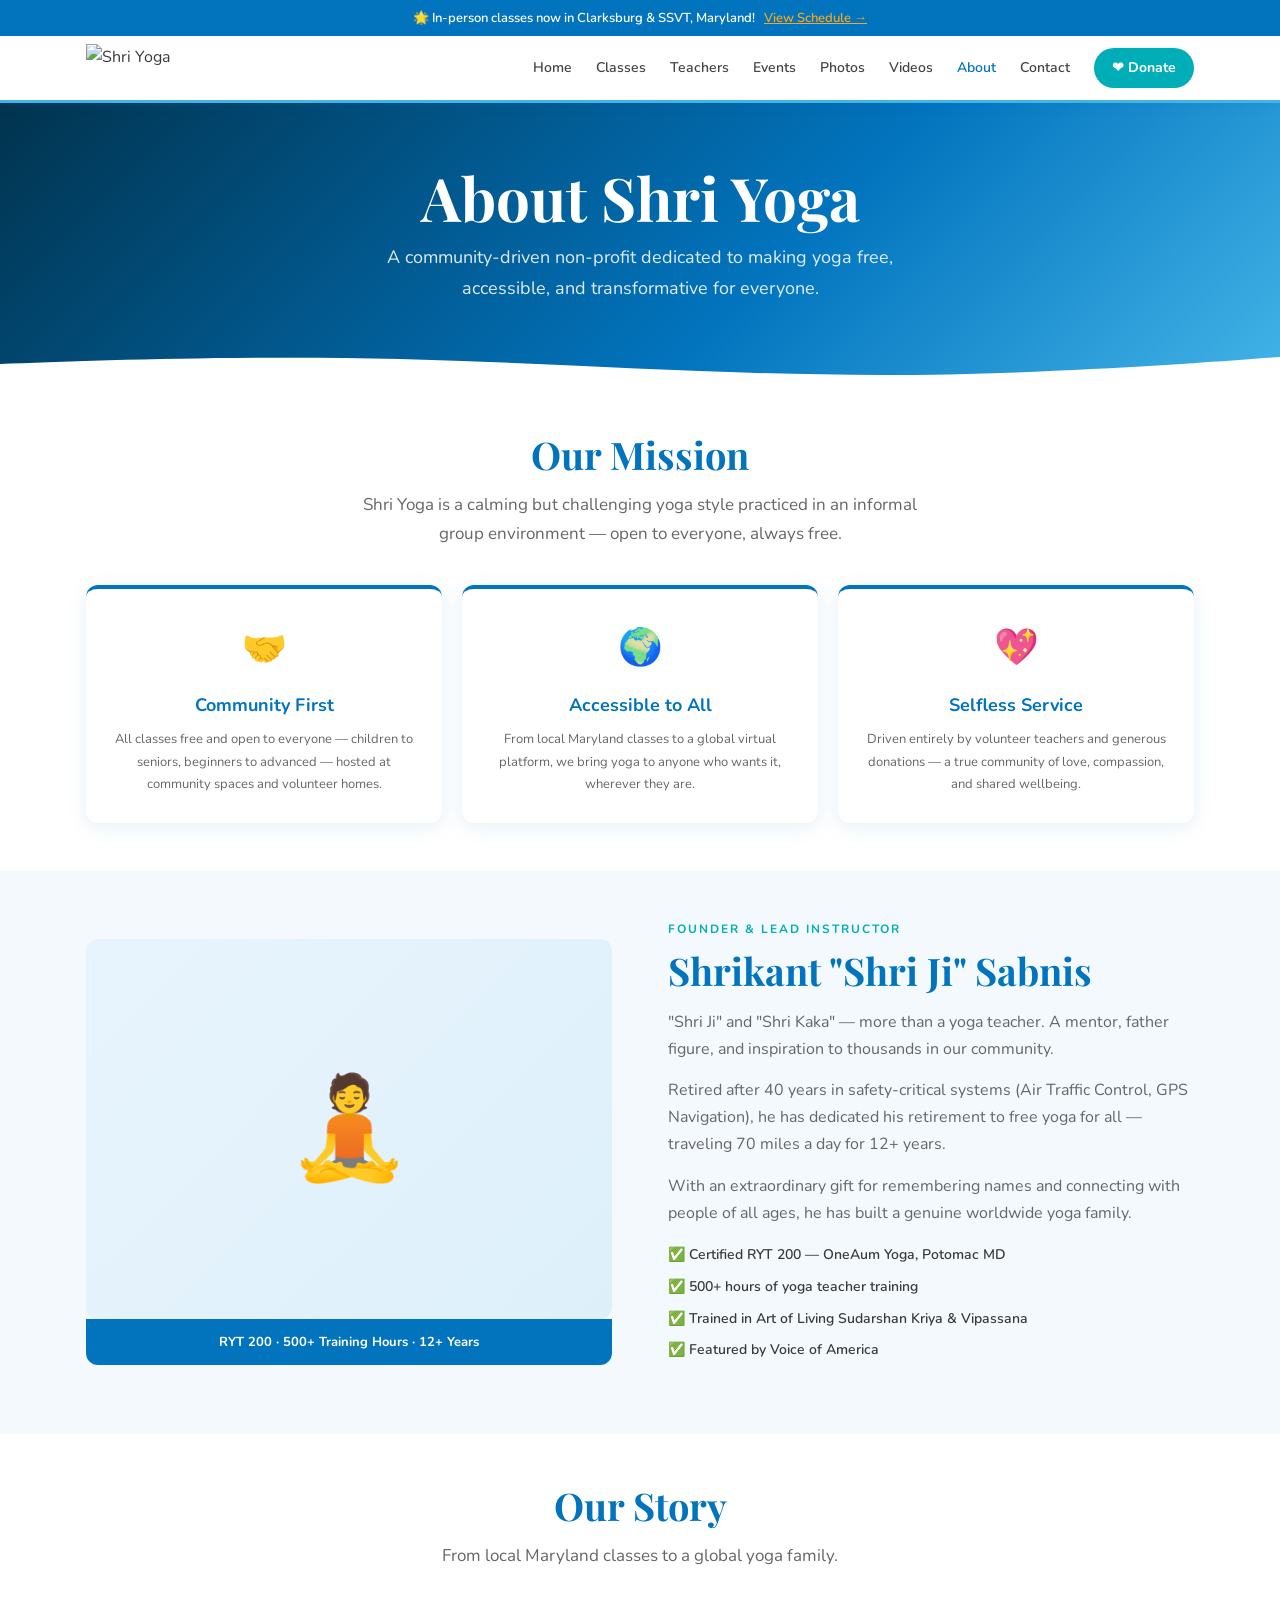
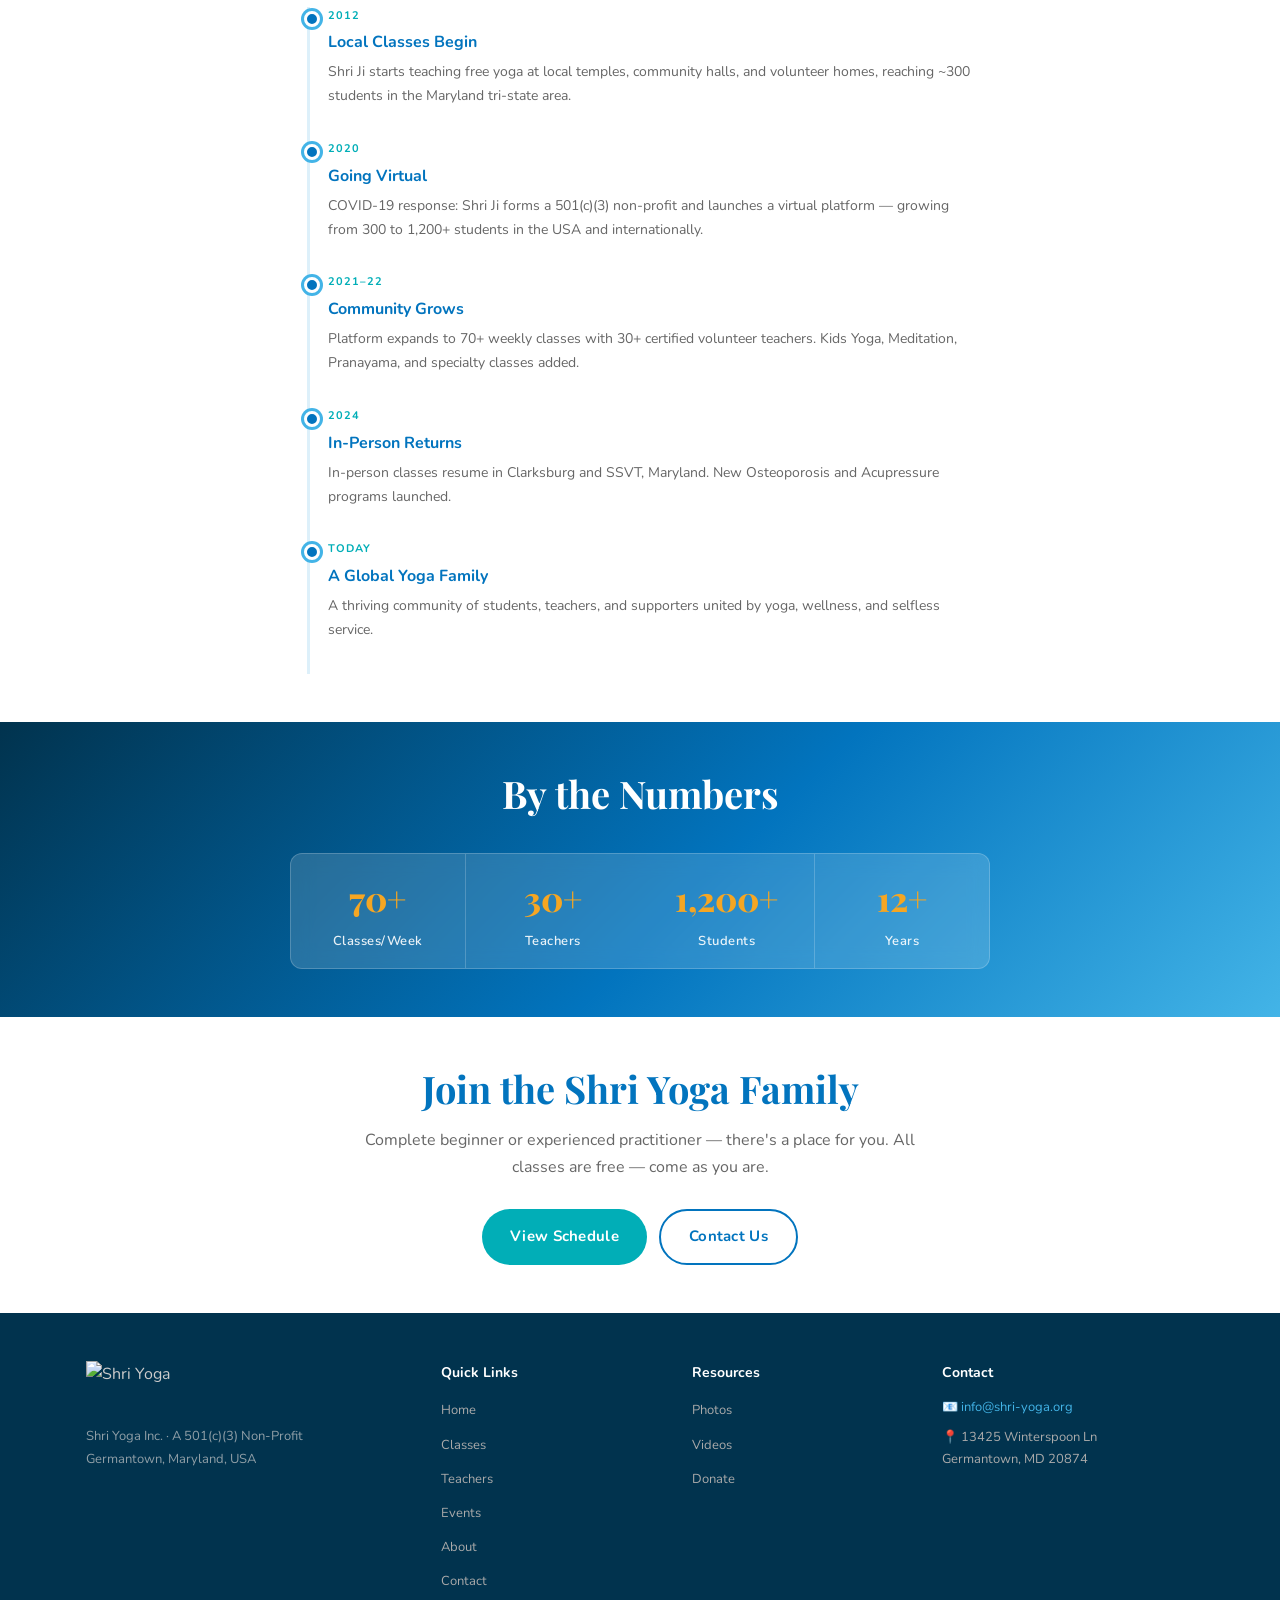
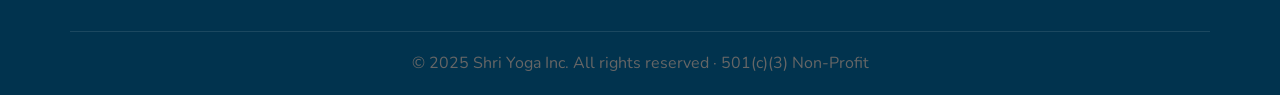
==== about.html @ 31e876ac "Add files via upload" ====
<!DOCTYPE html>
<html lang="en">
<head>
<meta charset="UTF-8">
<meta name="viewport" content="width=device-width, initial-scale=1.0, maximum-scale=5.0">
<meta name="theme-color" content="#0274be">
<title>About · Shri Yoga</title>
<link rel="stylesheet" href="styles.css">
<link href="https://fonts.googleapis.com/css2?family=Nunito:wght@400;600;700;800&family=Playfair+Display:wght@400;700&display=swap" rel="stylesheet">

</head>
<body>
<div class="announcement-bar">
  🌟 In-person classes now in Clarksburg &amp; SSVT, Maryland! <a href="classes.html">View Schedule →</a>
</div>
<nav class="navbar" id="navbar">
  <div class="nav-inner">
    <a href="index.html" class="logo"><img src="https://shri-yoga.org/wp-content/uploads/2020/08/ShriYoga-Logo.webp" alt="Shri Yoga"></a>
    <button class="hamburger" id="menuBtn" onclick="toggleMenu()" aria-label="Menu">
      <span></span><span></span><span></span>
    </button>
    <ul class="nav-links" id="navLinks">
      <button class="nav-close" onclick="toggleMenu()">✕</button>
      <li><a href="index.html" onclick="closeMenu()">Home</a></li><li><a href="classes.html" onclick="closeMenu()">Classes</a></li><li><a href="teachers.html" onclick="closeMenu()">Teachers</a></li><li><a href="events.html" onclick="closeMenu()">Events</a></li><li><a href="photos.html" onclick="closeMenu()">Photos</a></li><li><a href="videos.html" onclick="closeMenu()">Videos</a></li><li><a href="about.html" onclick="closeMenu()" class="active">About</a></li><li><a href="contact.html" onclick="closeMenu()">Contact</a></li>
      <li class="nav-donate-li"><a href="index.html#donate" class="nav-donate-btn" onclick="closeMenu()">❤ Donate</a></li>
    </ul>
    <div class="nav-overlay" id="navOverlay" onclick="closeMenu()"></div>
  </div>
</nav>
<div class="page-hero"><h1>About Shri Yoga</h1><p>A community-driven non-profit dedicated to making yoga free, accessible, and transformative for everyone.</p></div>
<section class="section"><div class="container">
  <div class="section-header"><h2>Our Mission</h2><p>Shri Yoga is a calming but challenging yoga style practiced in an informal group environment — open to everyone, always free.</p></div>
  <div class="mission-grid">
    <div class="mission-card"><div class="mission-icon">🤝</div><h3>Community First</h3><p>All classes free and open to everyone — children to seniors, beginners to advanced — hosted at community spaces and volunteer homes.</p></div>
    <div class="mission-card"><div class="mission-icon">🌍</div><h3>Accessible to All</h3><p>From local Maryland classes to a global virtual platform, we bring yoga to anyone who wants it, wherever they are.</p></div>
    <div class="mission-card"><div class="mission-icon">💖</div><h3>Selfless Service</h3><p>Driven entirely by volunteer teachers and generous donations — a true community of love, compassion, and shared wellbeing.</p></div>
  </div>
</div></section>
<section class="section bg-light"><div class="container">
  <div class="about-split">
    <div class="about-image">
      <div class="about-image-placeholder">🧘</div>
      <div class="about-badge">RYT 200 · 500+ Training Hours · 12+ Years</div>
    </div>
    <div class="about-text">
      <span class="eyebrow">Founder &amp; Lead Instructor</span>
      <h2>Shrikant "Shri Ji" Sabnis</h2>
      <p>"Shri Ji" and "Shri Kaka" — more than a yoga teacher. A mentor, father figure, and inspiration to thousands in our community.</p>
      <p>Retired after 40 years in safety-critical systems (Air Traffic Control, GPS Navigation), he has dedicated his retirement to free yoga for all — traveling 70 miles a day for 12+ years.</p>
      <p>With an extraordinary gift for remembering names and connecting with people of all ages, he has built a genuine worldwide yoga family.</p>
      <ul class="about-highlights">
        <li>✅ Certified RYT 200 — OneAum Yoga, Potomac MD</li>
        <li>✅ 500+ hours of yoga teacher training</li>
        <li>✅ Trained in Art of Living Sudarshan Kriya &amp; Vipassana</li>
        <li>✅ Featured by Voice of America</li>
      </ul>
    </div>
  </div>
</div></section>
<section class="section"><div class="container">
  <div class="section-header"><h2>Our Story</h2><p>From local Maryland classes to a global yoga family.</p></div>
  <div style="max-width:680px;margin:0 auto;">
    <div class="timeline">
      <div class="timeline-item"><div class="timeline-dot"></div><div class="timeline-year">2012</div><h4>Local Classes Begin</h4><p>Shri Ji starts teaching free yoga at local temples, community halls, and volunteer homes, reaching ~300 students in the Maryland tri-state area.</p></div>
      <div class="timeline-item"><div class="timeline-dot"></div><div class="timeline-year">2020</div><h4>Going Virtual</h4><p>COVID-19 response: Shri Ji forms a 501(c)(3) non-profit and launches a virtual platform — growing from 300 to 1,200+ students in the USA and internationally.</p></div>
      <div class="timeline-item"><div class="timeline-dot"></div><div class="timeline-year">2021–22</div><h4>Community Grows</h4><p>Platform expands to 70+ weekly classes with 30+ certified volunteer teachers. Kids Yoga, Meditation, Pranayama, and specialty classes added.</p></div>
      <div class="timeline-item"><div class="timeline-dot"></div><div class="timeline-year">2024</div><h4>In-Person Returns</h4><p>In-person classes resume in Clarksburg and SSVT, Maryland. New Osteoporosis and Acupressure programs launched.</p></div>
      <div class="timeline-item"><div class="timeline-dot"></div><div class="timeline-year">Today</div><h4>A Global Yoga Family</h4><p>A thriving community of students, teachers, and supporters united by yoga, wellness, and selfless service.</p></div>
    </div>
  </div>
</div></section>
<section class="section bg-gradient"><div class="container">
  <div class="section-header light"><h2>By the Numbers</h2></div>
  <div class="hero-stats" style="max-width:700px;margin:0 auto;">
    <div class="stat"><span class="stat-num">70+</span><span class="stat-label">Classes/Week</span></div>
    <div class="stat"><span class="stat-num">30+</span><span class="stat-label">Teachers</span></div>
    <div class="stat"><span class="stat-num">1,200+</span><span class="stat-label">Students</span></div>
    <div class="stat"><span class="stat-num">12+</span><span class="stat-label">Years</span></div>
  </div>
</div></section>
<section class="section"><div class="container text-center" style="max-width:620px;margin:0 auto;">
  <h2>Join the Shri Yoga Family</h2>
  <p style="color:var(--text-light);margin:14px 0 28px;">Complete beginner or experienced practitioner — there's a place for you. All classes are free — come as you are.</p>
  <div style="display:flex;gap:12px;justify-content:center;flex-wrap:wrap;">
    <a href="classes.html" class="btn btn-primary">View Schedule</a>
    <a href="contact.html" class="btn btn-outline-blue">Contact Us</a>
  </div>
</div></section>

<footer class="footer">
  <div class="container footer-grid">
    <div class="footer-brand">
      <img src="https://shri-yoga.org/wp-content/uploads/2020/08/ShriYoga-Logo.webp" alt="Shri Yoga">
      <p>Shri Yoga Inc. · A 501(c)(3) Non-Profit<br>Germantown, Maryland, USA</p>
    </div>
    <div class="footer-links">
      <h4>Quick Links</h4>
      <ul>
        <li><a href="index.html">Home</a></li>
        <li><a href="classes.html">Classes</a></li>
        <li><a href="teachers.html">Teachers</a></li>
        <li><a href="events.html">Events</a></li>
        <li><a href="about.html">About</a></li>
        <li><a href="contact.html">Contact</a></li>
      </ul>
    </div>
    <div class="footer-links">
      <h4>Resources</h4>
      <ul>
        <li><a href="photos.html">Photos</a></li>
        <li><a href="videos.html">Videos</a></li>
        <li><a href="index.html#donate">Donate</a></li>
      </ul>
    </div>
    <div class="footer-contact">
      <h4>Contact</h4>
      <p>📧 <a href="mailto:info@shri-yoga.org">info@shri-yoga.org</a></p>
      <p>📍 13425 Winterspoon Ln<br>Germantown, MD 20874</p>
    </div>
  </div>
  <div class="footer-bottom">
    <p>© 2025 Shri Yoga Inc. All rights reserved · 501(c)(3) Non-Profit</p>
  </div>
</footer>
<script>
function toggleMenu() {
  const links = document.getElementById('navLinks');
  const overlay = document.getElementById('navOverlay');
  const btn = document.getElementById('menuBtn');
  const open = links.classList.toggle('open');
  overlay.classList.toggle('open', open);
  btn.classList.toggle('active', open);
  document.body.classList.toggle('menu-open', open);
}
function closeMenu() {
  document.getElementById('navLinks').classList.remove('open');
  document.getElementById('navOverlay').classList.remove('open');
  document.getElementById('menuBtn').classList.remove('active');
  document.body.classList.remove('menu-open');
}
</script></body></html>
---- styles.css ----
/* ===========================================
   SHRI YOGA - MOBILE-FIRST RESPONSIVE CSS
   Colors: Primary #0274be | Cyan #01aeb7 | Sky #43b4e7
   =========================================== */

/* --- Reset --- */
*,*::before,*::after{box-sizing:border-box;margin:0;padding:0}
html{scroll-behavior:smooth;-webkit-text-size-adjust:100%}
body{font-family:'Nunito',sans-serif;color:#3a3a3a;background:#fff;line-height:1.7;overflow-x:hidden}
img{max-width:100%;height:auto;display:block}
a{text-decoration:none;color:inherit}
ul{list-style:none}
button{cursor:pointer}

/* --- CSS Variables --- */
:root{
  --primary:#0274be;
  --primary-dark:#01568a;
  --primary-xdark:#01334e;
  --primary-light:#e8f4fd;
  --cyan:#01aeb7;
  --cyan-dark:#018a92;
  --cyan-light:#e0f7f8;
  --sky:#43b4e7;
  --sky-light:#ddf0fa;
  --orange:#f5a623;
  --green:#5baa4a;
  --text:#3a3a3a;
  --text-light:#666;
  --bg-light:#f4f9fd;
  --white:#fff;
  --radius:12px;
  --radius-sm:8px;
  --shadow:0 4px 20px rgba(2,116,190,0.10);
  --shadow-md:0 8px 32px rgba(2,116,190,0.15);
  --nav-h:64px;
}

/* --- Utilities --- */
.container{width:100%;max-width:1140px;margin:0 auto;padding:0 16px}
.section{padding:48px 0}
.bg-light{background:var(--bg-light)}
.bg-gradient{background:linear-gradient(135deg,var(--primary-xdark) 0%,var(--primary) 55%,var(--sky) 100%);color:#fff}
.text-center{text-align:center}
.center-btn{text-align:center;margin-top:32px}
.eyebrow{font-size:12px;font-weight:700;letter-spacing:2px;text-transform:uppercase;color:var(--cyan);margin-bottom:8px;display:block}

/* --- Typography (fluid) --- */
h1{font-family:'Playfair Display',serif;font-size:clamp(28px,7vw,60px);line-height:1.15}
h2{font-family:'Playfair Display',serif;font-size:clamp(22px,5vw,38px);color:var(--primary);line-height:1.25}
h3{font-size:clamp(18px,4vw,24px);font-weight:700}
h4{font-size:clamp(15px,3.5vw,20px);font-weight:700}
p{font-size:clamp(14px,2.5vw,16px)}

/* --- Buttons --- */
.btn{display:inline-flex;align-items:center;justify-content:center;padding:13px 28px;border-radius:50px;font-weight:700;font-size:15px;letter-spacing:0.3px;transition:all .3s;border:none;min-height:48px;white-space:nowrap}
.btn-primary{background:var(--cyan);color:#fff}
.btn-primary:hover{background:var(--cyan-dark);transform:translateY(-2px);box-shadow:0 6px 20px rgba(1,174,183,.35)}
.btn-blue{background:var(--primary);color:#fff}
.btn-blue:hover{background:var(--primary-dark);transform:translateY(-2px);box-shadow:0 6px 20px rgba(2,116,190,.35)}
.btn-outline{background:transparent;color:#fff;border:2px solid #fff}
.btn-outline:hover{background:#fff;color:var(--primary)}
.btn-outline-blue{background:transparent;color:var(--primary);border:2px solid var(--primary)}
.btn-outline-blue:hover{background:var(--primary);color:#fff}
.btn-sm{padding:10px 20px;font-size:13px;min-height:40px}
.btn-block{width:100%;display:flex}

/* --- Section Header --- */
.section-header{text-align:center;margin-bottom:36px}
.section-header h2{margin-bottom:12px}
.section-header p{color:var(--text-light);max-width:580px;margin:0 auto;font-size:clamp(14px,2.5vw,17px)}
.section-header.light h2{color:#fff}
.section-header.light p{color:rgba(255,255,255,.85)}

/* =====================
   ANNOUNCEMENT BAR
   ===================== */
.announcement-bar{background:var(--primary);color:#fff;text-align:center;padding:9px 16px;font-size:13px;font-weight:600;line-height:1.4}
.announcement-bar a{color:var(--orange);text-decoration:underline;margin-left:6px}

/* =====================
   NAVBAR - MOBILE FIRST
   ===================== */
.navbar{position:sticky;top:0;z-index:1000;background:#fff;box-shadow:0 2px 12px rgba(2,116,190,.12);border-bottom:3px solid var(--sky)}
.nav-inner{display:flex;align-items:center;justify-content:space-between;height:var(--nav-h);padding:0 16px;max-width:1140px;margin:0 auto}
.logo img{height:48px;width:auto}

/* Hamburger button */
.hamburger{display:flex;flex-direction:column;justify-content:space-between;width:32px;height:22px;background:none;border:none;padding:0;z-index:1100}
.hamburger span{display:block;height:3px;width:100%;background:var(--primary);border-radius:3px;transition:all .3s}
.hamburger.active span:nth-child(1){transform:translateY(9.5px) rotate(45deg)}
.hamburger.active span:nth-child(2){opacity:0;transform:scaleX(0)}
.hamburger.active span:nth-child(3){transform:translateY(-9.5px) rotate(-45deg)}

/* Nav overlay */
.nav-overlay{display:none;position:fixed;inset:0;background:rgba(0,0,0,.5);z-index:998;backdrop-filter:blur(2px)}
.nav-overlay.open{display:block}

/* Nav links - mobile drawer */
.nav-links{position:fixed;top:0;right:-100%;width:min(280px,80vw);height:100vh;background:#fff;z-index:999;flex-direction:column;padding:80px 24px 40px;gap:0;transition:right .3s cubic-bezier(.4,0,.2,1);overflow-y:auto;box-shadow:-4px 0 20px rgba(0,0,0,.12)}
.nav-links.open{right:0}
.nav-close{position:absolute;top:20px;right:20px;background:none;border:none;font-size:24px;color:var(--text);cursor:pointer;padding:4px;line-height:1}
.nav-links li{border-bottom:1px solid #f0f0f0}
.nav-links a{display:block;padding:14px 4px;font-size:16px;font-weight:600;color:#444;transition:color .2s}
.nav-links a:hover,.nav-links a.active{color:var(--primary)}
.nav-donate-li{border-bottom:none!important;margin-top:20px}
.nav-donate-btn{background:var(--cyan)!important;color:#fff!important;border-radius:50px;padding:13px 20px!important;text-align:center;font-weight:700!important;display:block}

body.menu-open{overflow:hidden}

/* Desktop nav */
@media(min-width:900px){
  .hamburger{display:none}
  .nav-overlay{display:none!important}
  .nav-close{display:none}
  .nav-links{position:static;width:auto;height:auto;background:none;flex-direction:row;padding:0;gap:24px;transition:none;overflow:visible;box-shadow:none;align-items:center;display:flex}
  .nav-links li{border:none}
  .nav-links a{padding:6px 0;font-size:14px}
  .nav-donate-li{margin-top:0}
  .nav-donate-btn{padding:8px 18px!important;font-size:14px!important}
}

/* =====================
   HERO
   ===================== */
.hero{position:relative;background:linear-gradient(135deg,var(--primary-xdark) 0%,var(--primary) 50%,var(--sky) 100%);min-height:90vh;display:flex;flex-direction:column;align-items:center;justify-content:center;text-align:center;color:#fff;overflow:hidden;padding:60px 16px 80px}
.hero::after{content:'';position:absolute;bottom:0;left:0;right:0;height:60px;background:url("data:image/svg+xml,%3Csvg xmlns='http://www.w3.org/2000/svg' viewBox='0 0 1440 60'%3E%3Cpath fill='%23ffffff' d='M0,40L80,36C160,32,320,24,480,28C640,32,800,48,960,48C1120,48,1280,32,1360,24L1440,16L1440,60L0,60Z'/%3E%3C/svg%3E") bottom/cover no-repeat}
.hero-content{position:relative;z-index:1;max-width:720px;width:100%}
.hero-eyebrow{font-size:12px;font-weight:700;letter-spacing:3px;text-transform:uppercase;opacity:.85;margin-bottom:12px;color:var(--orange)}
.hero h1{margin-bottom:16px}
.hero-sub{font-size:clamp(14px,3vw,18px);opacity:.9;margin-bottom:28px}
.hero-buttons{display:flex;gap:12px;justify-content:center;flex-wrap:wrap}
.hero-stats{position:relative;z-index:1;display:grid;grid-template-columns:1fr 1fr;gap:0;background:rgba(255,255,255,.15);backdrop-filter:blur(10px);border-radius:var(--radius);margin-top:40px;overflow:hidden;border:1px solid rgba(255,255,255,.2);width:100%;max-width:480px}
.stat{padding:16px 12px;text-align:center;border-right:1px solid rgba(255,255,255,.2);border-bottom:1px solid rgba(255,255,255,.2);display:flex;flex-direction:column;gap:2px}
.stat:nth-child(2n){border-right:none}
.stat:nth-child(3),.stat:nth-child(4){border-bottom:none}
.stat-num{font-size:clamp(24px,6vw,34px);font-weight:800;font-family:'Playfair Display',serif;color:var(--orange)}
.stat-label{font-size:11px;opacity:.9;font-weight:600;letter-spacing:.5px}
@media(min-width:768px){
  .hero{min-height:88vh}
  .hero-stats{grid-template-columns:repeat(4,1fr);max-width:800px}
  .stat{border-right:1px solid rgba(255,255,255,.2);border-bottom:none}
  .stat:last-child{border-right:none}
  .stat-label{font-size:13px}
}

/* =====================
   CARDS GRID
   ===================== */
.card-grid{display:grid;grid-template-columns:1fr;gap:20px}
@media(min-width:500px){.card-grid{grid-template-columns:1fr 1fr}}
@media(min-width:900px){.card-grid{grid-template-columns:repeat(3,1fr)}}
.card{background:#fff;border-radius:var(--radius);padding:24px 20px;box-shadow:var(--shadow);transition:transform .3s,box-shadow .3s;border-top:4px solid var(--cyan)}
.card:hover{transform:translateY(-5px);box-shadow:var(--shadow-md)}
.card-icon{font-size:32px;margin-bottom:12px}
.card h3{font-size:18px;font-weight:700;margin-bottom:8px;color:var(--primary)}
.card p{font-size:14px;color:var(--text-light);margin-bottom:14px}
.card-link{color:var(--cyan);font-weight:700;font-size:13px}

/* =====================
   EVENTS LIST
   ===================== */
.events-list{display:flex;flex-direction:column;gap:16px}
.event-card{background:#fff;border-radius:var(--radius);padding:20px;box-shadow:var(--shadow);display:flex;gap:16px;align-items:flex-start;border-left:4px solid var(--primary)}
.event-date{min-width:58px;text-align:center;background:var(--primary);color:#fff;border-radius:10px;padding:10px 8px;display:flex;flex-direction:column;flex-shrink:0}
.event-month{font-size:10px;font-weight:700;letter-spacing:2px;text-transform:uppercase}
.event-day{font-size:28px;font-weight:800;line-height:1}
.event-info{flex:1;min-width:0}
.event-info h4{font-size:15px;font-weight:700;margin-bottom:4px;color:var(--primary)}
.event-info p{font-size:13px;color:var(--text-light);margin-bottom:8px;line-height:1.5}
.event-tag{display:inline-block;background:var(--sky-light);color:var(--primary);font-size:11px;font-weight:700;padding:3px 10px;border-radius:50px}
.event-card .btn-sm{flex-shrink:0;align-self:center}
@media(min-width:640px){
  .event-date{min-width:68px;padding:12px}
  .event-day{font-size:32px}
  .event-info h4{font-size:17px}
}

/* =====================
   ABOUT SPLIT
   ===================== */
.about-split{display:grid;grid-template-columns:1fr;gap:40px;align-items:center}
@media(min-width:768px){.about-split{grid-template-columns:1fr 1fr;gap:56px}}
.about-image{position:relative}
.about-image-placeholder{width:100%;min-height:280px;background:linear-gradient(135deg,var(--primary-light),var(--sky-light));border-radius:var(--radius);display:flex;align-items:center;justify-content:center;font-size:80px}
@media(min-width:768px){.about-image-placeholder{min-height:380px;font-size:100px}}
.about-badge{background:var(--primary);color:#fff;text-align:center;padding:12px 16px;border-radius:0 0 var(--radius) var(--radius);font-weight:700;font-size:13px;width:100%}
.about-text h2{margin-bottom:14px}
.about-text p{color:var(--text-light);margin-bottom:14px}
.about-highlights{margin:16px 0 24px;display:flex;flex-direction:column;gap:8px}
.about-highlights li{font-size:14px;font-weight:600}

/* =====================
   TESTIMONIALS
   ===================== */
.testimonial-grid{display:grid;grid-template-columns:1fr;gap:20px}
@media(min-width:768px){.testimonial-grid{grid-template-columns:repeat(3,1fr)}}
.testimonial-card{background:rgba(255,255,255,.15);border-radius:var(--radius);padding:24px;border:1px solid rgba(255,255,255,.25)}
.testimonial-card p{font-size:15px;font-style:italic;opacity:.95;margin-bottom:14px;line-height:1.6}
.testimonial-author{font-weight:700;font-size:13px;opacity:.85;color:var(--orange)}

/* =====================
   DONATE
   ===================== */
.donate-inner{display:grid;grid-template-columns:1fr;gap:40px}
@media(min-width:768px){.donate-inner{grid-template-columns:1.3fr 0.7fr;gap:56px;align-items:start}}
.donate-text h2{margin:12px 0}
.donate-text p{color:var(--text-light);margin-bottom:24px}
.donate-methods{display:flex;flex-direction:column;gap:14px}
.donate-method{background:var(--primary-light);border-radius:var(--radius-sm);border-left:4px solid var(--primary);padding:14px 16px;font-size:14px;line-height:1.6}
.donate-card{background:linear-gradient(135deg,var(--primary-dark),var(--primary));color:#fff;border-radius:var(--radius);padding:32px 24px;text-align:center;border:3px solid var(--sky)}
@media(min-width:768px){.donate-card{position:sticky;top:calc(var(--nav-h) + 20px)}}
.donate-card h3{margin-bottom:12px}
.donate-card p{opacity:.9;margin-bottom:20px;line-height:1.6;font-size:14px}
.donate-note{font-size:12px;opacity:.75;margin-top:12px;color:var(--orange)}

/* =====================
   NEWSLETTER
   ===================== */
.newsletter-inner{display:flex;flex-direction:column;gap:20px}
@media(min-width:768px){.newsletter-inner{flex-direction:row;align-items:center;justify-content:space-between;gap:40px}}
.newsletter-inner h3{margin-bottom:6px;color:var(--primary)}
.newsletter-inner p{color:var(--text-light);font-size:14px}
.newsletter-form{display:flex;flex-direction:column;gap:10px;width:100%}
@media(min-width:768px){.newsletter-form{flex-direction:row;min-width:380px;width:auto}}
.newsletter-form input{flex:1;padding:12px 18px;border:2px solid #cde5f7;border-radius:50px;font-size:15px;font-family:inherit;outline:none;transition:border .2s;width:100%}
.newsletter-form input:focus{border-color:var(--primary)}
.newsletter-form .btn{width:100%}
@media(min-width:768px){.newsletter-form .btn{width:auto}}

/* =====================
   FOOTER
   ===================== */
.footer{background:var(--primary-xdark);color:#ccc;padding:48px 0 0}
.footer-grid{display:grid;grid-template-columns:1fr 1fr;gap:32px 20px;padding-bottom:36px;border-bottom:1px solid rgba(255,255,255,.1)}
@media(min-width:768px){.footer-grid{grid-template-columns:1.5fr 1fr 1fr 1.2fr;gap:40px}}
.footer-brand img{height:52px;margin-bottom:12px}
.footer-brand p{font-size:13px;line-height:1.8;opacity:.7}
.footer-links h4,.footer-contact h4{font-size:14px;font-weight:700;color:#fff;margin-bottom:12px}
.footer-links ul{display:flex;flex-direction:column;gap:7px}
.footer-links a{font-size:13px;color:#aaa;transition:color .2s}
.footer-links a:hover{color:var(--sky)}
.footer-contact p{font-size:13px;margin-bottom:7px;color:#aaa}
.footer-contact a{color:var(--sky)}
.footer-bottom{padding:18px 16px;text-align:center;font-size:12px;color:#666}

/* =====================
   PAGE HERO
   ===================== */
.page-hero{background:linear-gradient(135deg,var(--primary-xdark) 0%,var(--primary) 60%,var(--sky) 100%);color:#fff;text-align:center;padding:60px 16px 80px;position:relative;overflow:hidden}
.page-hero::after{content:'';position:absolute;bottom:0;left:0;right:0;height:40px;background:url("data:image/svg+xml,%3Csvg xmlns='http://www.w3.org/2000/svg' viewBox='0 0 1440 40'%3E%3Cpath fill='%23ffffff' d='M0,24L80,21C160,18,320,12,480,16C640,20,800,32,960,32C1120,32,1280,20,1360,14L1440,8L1440,40L0,40Z'/%3E%3C/svg%3E") bottom/cover no-repeat}
.page-hero h1{margin-bottom:10px}
.page-hero p{opacity:.88;max-width:560px;margin:0 auto;font-size:clamp(14px,3vw,18px)}

/* =====================
   INFO BANNER
   ===================== */
.info-banner{background:var(--primary-light);border-left:5px solid var(--primary);border-radius:var(--radius-sm);padding:16px 20px;margin-bottom:28px;font-size:14px;line-height:1.6}

/* =====================
   CLASS TYPES GRID
   ===================== */
.class-types{display:grid;grid-template-columns:1fr 1fr;gap:14px;margin-top:28px}
@media(min-width:640px){.class-types{grid-template-columns:repeat(4,1fr)}}
.class-type{background:#fff;border-radius:var(--radius-sm);padding:16px 12px;text-align:center;box-shadow:var(--shadow);border-bottom:3px solid var(--cyan)}
.class-type-icon{font-size:24px;margin-bottom:6px}
.class-type h4{font-size:13px;font-weight:700;margin-bottom:4px;color:var(--primary)}
.class-type p{font-size:12px;color:var(--text-light)}

/* =====================
   SCHEDULE TABLE
   ===================== */
.schedule-overflow{overflow-x:auto;-webkit-overflow-scrolling:touch;border-radius:var(--radius);border:1px solid #dceef8}
.schedule-overflow::-webkit-scrollbar{height:6px}
.schedule-overflow::-webkit-scrollbar-thumb{background:var(--sky);border-radius:3px}
.schedule-table{width:100%;border-collapse:collapse;font-size:12px;min-width:700px}
.schedule-table th{background:var(--primary);color:#fff;padding:10px 8px;text-align:center;white-space:nowrap;font-size:12px}
.schedule-table td{padding:7px 6px;text-align:center;border:1px solid #dceef8;vertical-align:top}
.schedule-table tr:nth-child(even) td{background:var(--bg-light)}
.class-pill{display:inline-block;background:var(--sky-light);color:var(--primary-dark);font-size:10px;font-weight:700;padding:2px 7px;border-radius:50px;margin:2px;white-space:nowrap;line-height:1.4}
.class-pill.cancelled{background:#ffebee;color:#c62828;text-decoration:line-through}

/* =====================
   TEACHERS GRID
   ===================== */
.teachers-grid{display:grid;grid-template-columns:1fr;gap:24px}
@media(min-width:500px){.teachers-grid{grid-template-columns:1fr 1fr}}
@media(min-width:900px){.teachers-grid{grid-template-columns:repeat(3,1fr)}}
.teacher-card{background:#fff;border-radius:var(--radius);box-shadow:var(--shadow);overflow:hidden;transition:transform .3s,box-shadow .3s;border-top:4px solid var(--primary)}
.teacher-card:hover{transform:translateY(-5px);box-shadow:var(--shadow-md)}
.teacher-photo{width:100%;height:200px;background:linear-gradient(135deg,var(--primary-light),var(--sky-light));display:flex;align-items:center;justify-content:center;font-size:60px}
.teacher-info{padding:20px}
.teacher-info h3{font-size:18px;font-weight:700;margin-bottom:4px;color:var(--primary)}
.teacher-specialty{color:var(--cyan);font-size:12px;font-weight:700;text-transform:uppercase;letter-spacing:1px;margin-bottom:10px}
.teacher-info p{font-size:13px;color:var(--text-light);line-height:1.6}
.teacher-cert{display:inline-block;background:var(--primary-light);color:var(--primary);font-size:11px;font-weight:700;padding:3px 10px;border-radius:50px;margin-top:10px}

/* =====================
   EVENTS FULL
   ===================== */
.events-full{display:flex;flex-direction:column;gap:20px}
.event-full-card{background:#fff;border-radius:var(--radius);box-shadow:var(--shadow);padding:20px;border-left:5px solid var(--primary)}
.event-full-layout{display:flex;gap:16px;align-items:flex-start;margin-bottom:14px}
.event-full-date{text-align:center;flex-shrink:0;width:60px}
.event-full-date .month{font-size:10px;font-weight:700;letter-spacing:2px;color:var(--cyan);text-transform:uppercase}
.event-full-date .day{font-size:36px;font-weight:800;line-height:1;color:var(--primary);font-family:'Playfair Display',serif}
.event-full-date .year{font-size:12px;color:#999}
.event-full-info h3{font-size:clamp(15px,3vw,20px);font-weight:700;margin-bottom:6px;color:var(--primary)}
.event-full-info p{font-size:13px;color:#666;line-height:1.5;margin-bottom:10px}
.event-meta{display:flex;gap:8px;flex-wrap:wrap;margin-bottom:14px}
.meta-tag{font-size:11px;font-weight:600;padding:4px 10px;border-radius:50px}
.tag-location{background:var(--sky-light);color:var(--primary)}
.tag-type{background:#fff8e1;color:#b45309}
.tag-free{background:#e8f5e9;color:#2e7d32}
.past-badge{background:#eee;color:#888;font-size:11px;font-weight:700;padding:4px 10px;border-radius:50px}

/* =====================
   MISSION GRID
   ===================== */
.mission-grid{display:grid;grid-template-columns:1fr;gap:20px;margin-top:36px}
@media(min-width:640px){.mission-grid{grid-template-columns:repeat(3,1fr)}}
.mission-card{text-align:center;padding:28px 20px;border-radius:var(--radius);background:#fff;box-shadow:var(--shadow);border-top:4px solid var(--primary)}
.mission-icon{font-size:36px;margin-bottom:12px}
.mission-card h3{font-size:18px;font-weight:700;margin-bottom:8px;color:var(--primary)}
.mission-card p{font-size:13px;color:var(--text-light)}

/* =====================
   TIMELINE
   ===================== */
.timeline{position:relative;padding-left:28px}
.timeline::before{content:'';position:absolute;left:7px;top:0;bottom:0;width:3px;background:var(--sky-light)}
.timeline-item{position:relative;padding-bottom:32px}
.timeline-dot{position:absolute;left:-24px;top:4px;width:16px;height:16px;background:var(--primary);border-radius:50%;border:3px solid #fff;box-shadow:0 0 0 3px var(--sky)}
.timeline-year{font-size:11px;font-weight:700;color:var(--cyan);letter-spacing:1px;text-transform:uppercase;margin-bottom:4px}
.timeline-item h4{font-size:16px;font-weight:700;margin-bottom:4px;color:var(--primary)}
.timeline-item p{font-size:14px;color:var(--text-light)}

/* =====================
   CONTACT
   ===================== */
.contact-grid{display:grid;grid-template-columns:1fr;gap:32px}
@media(min-width:768px){.contact-grid{grid-template-columns:1fr 1fr;gap:48px}}
.contact-form-wrap{background:#fff;border-radius:var(--radius);padding:28px 24px;box-shadow:var(--shadow)}
@media(min-width:768px){.contact-form-wrap{padding:36px}}
.form-group{margin-bottom:18px}
.form-group label{display:block;font-weight:700;font-size:13px;margin-bottom:6px;color:#444}
.form-group input,.form-group select,.form-group textarea{width:100%;padding:12px 14px;border:2px solid #cde5f7;border-radius:var(--radius-sm);font-size:15px;font-family:inherit;outline:none;transition:border .2s;-webkit-appearance:none;appearance:none}
.form-group input:focus,.form-group select:focus,.form-group textarea:focus{border-color:var(--primary)}
.form-group textarea{min-height:120px;resize:vertical}
.contact-info-cards{display:flex;flex-direction:column;gap:14px}
.contact-info-card{background:#fff;border-radius:var(--radius-sm);padding:18px;box-shadow:var(--shadow);display:flex;gap:14px;align-items:flex-start;border-left:4px solid var(--primary)}
.contact-info-icon{font-size:22px;flex-shrink:0}
.contact-info-card h4{font-size:14px;font-weight:700;margin-bottom:4px;color:var(--primary)}
.contact-info-card p{font-size:13px;color:var(--text-light);line-height:1.6}
.contact-info-card a{color:var(--primary);font-weight:600}

/* =====================
   PHOTOS & VIDEOS
   ===================== */
.photo-gallery{columns:2;gap:12px}
@media(min-width:640px){.photo-gallery{columns:3}}
.photo-item{break-inside:avoid;margin-bottom:12px;border-radius:var(--radius-sm);overflow:hidden;transition:transform .3s}
.photo-item:hover{transform:scale(1.02)}
.photo-placeholder{width:100%;background:linear-gradient(135deg,var(--primary-light),var(--sky-light));display:flex;align-items:center;justify-content:center;font-size:36px;border-radius:var(--radius-sm)}
.photo-filters{display:flex;gap:8px;flex-wrap:wrap;justify-content:center;margin-bottom:28px}
.filter-btn{padding:8px 16px;border-radius:50px;border:2px solid var(--primary);color:var(--primary);font-weight:700;font-size:12px;background:#fff;transition:all .2s;min-height:36px}
.filter-btn.active,.filter-btn:hover{background:var(--primary);color:#fff}

.video-grid{display:grid;grid-template-columns:1fr;gap:20px}
@media(min-width:500px){.video-grid{grid-template-columns:1fr 1fr}}
@media(min-width:900px){.video-grid{grid-template-columns:repeat(3,1fr)}}
.video-card{border-radius:var(--radius);overflow:hidden;box-shadow:var(--shadow);background:#fff;transition:transform .3s;border-top:4px solid var(--cyan)}
.video-card:hover{transform:translateY(-4px);box-shadow:var(--shadow-md)}
.video-thumb{position:relative;padding-bottom:56.25%;background:linear-gradient(135deg,var(--primary-dark),var(--primary))}
.video-play-placeholder{position:absolute;inset:0;display:flex;align-items:center;justify-content:center;flex-direction:column;color:#fff;gap:8px}
.play-btn{width:52px;height:52px;background:rgba(255,255,255,.2);border-radius:50%;display:flex;align-items:center;justify-content:center;font-size:22px;border:3px solid rgba(255,255,255,.6)}
.video-info{padding:16px}
.video-info h4{font-size:15px;font-weight:700;margin-bottom:5px;color:var(--primary)}
.video-info p{font-size:13px;color:var(--text-light)}
.video-tag{display:inline-block;background:var(--primary-light);color:var(--primary);font-size:11px;font-weight:700;padding:3px 10px;border-radius:50px;margin-top:8px}

/* =====================
   CTA BOX
   ===================== */
.cta-box{background:linear-gradient(135deg,var(--primary-dark),var(--primary));border-radius:var(--radius);padding:36px 24px;text-align:center;color:#fff;margin-top:48px}
.cta-box h3{margin-bottom:10px}
.cta-box p{opacity:.9;margin-bottom:20px;font-size:14px;max-width:500px;margin-left:auto;margin-right:auto}

/* =====================
   HELPER BOXES
   ===================== */
.highlight-box{background:var(--primary-light);border-left:5px solid var(--primary);border-radius:var(--radius-sm);padding:20px 24px;border-radius:var(--radius)}
.highlight-box h3{color:var(--primary);margin-bottom:6px}
.highlight-box p{color:#555;font-size:14px}

/* =====================
   ACCESSIBILITY
   ===================== */
:focus-visible{outline:3px solid var(--orange);outline-offset:2px;border-radius:4px}
@media(prefers-reduced-motion:reduce){*{transition:none!important;animation:none!important}}
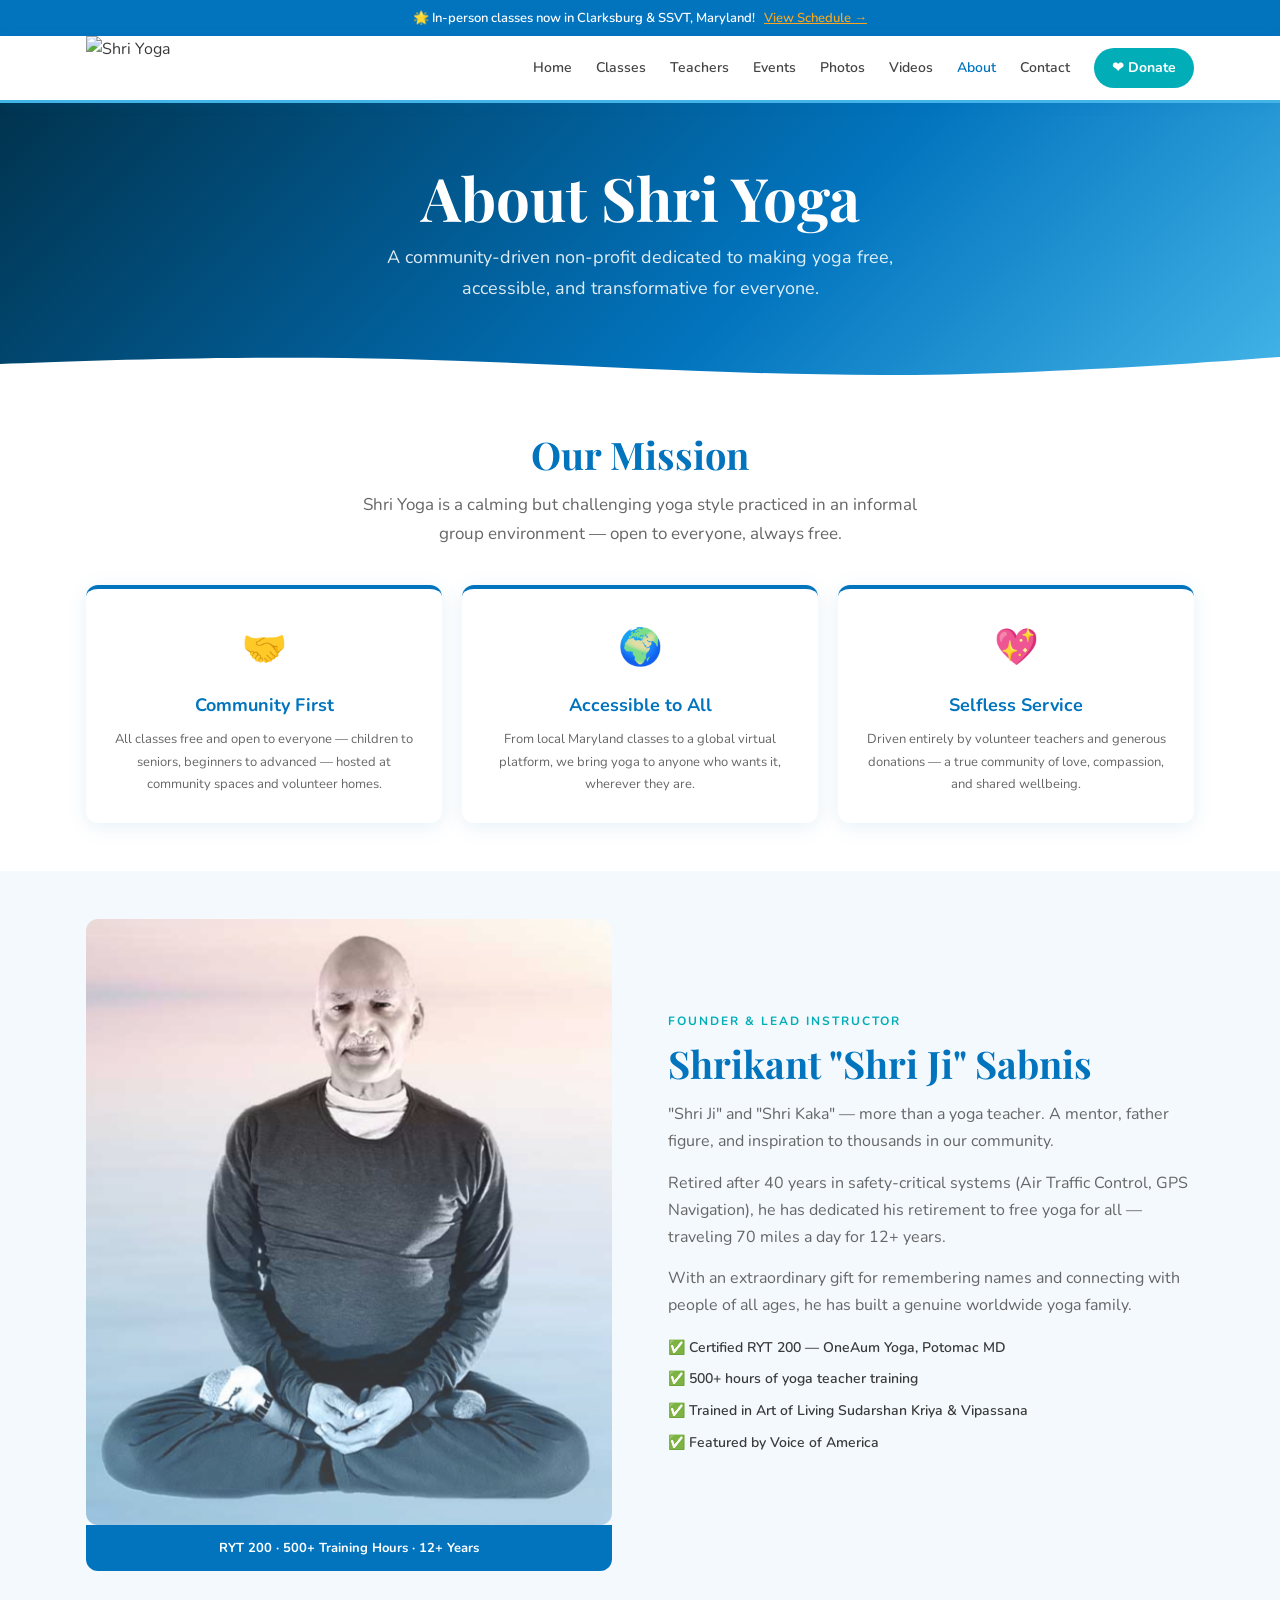
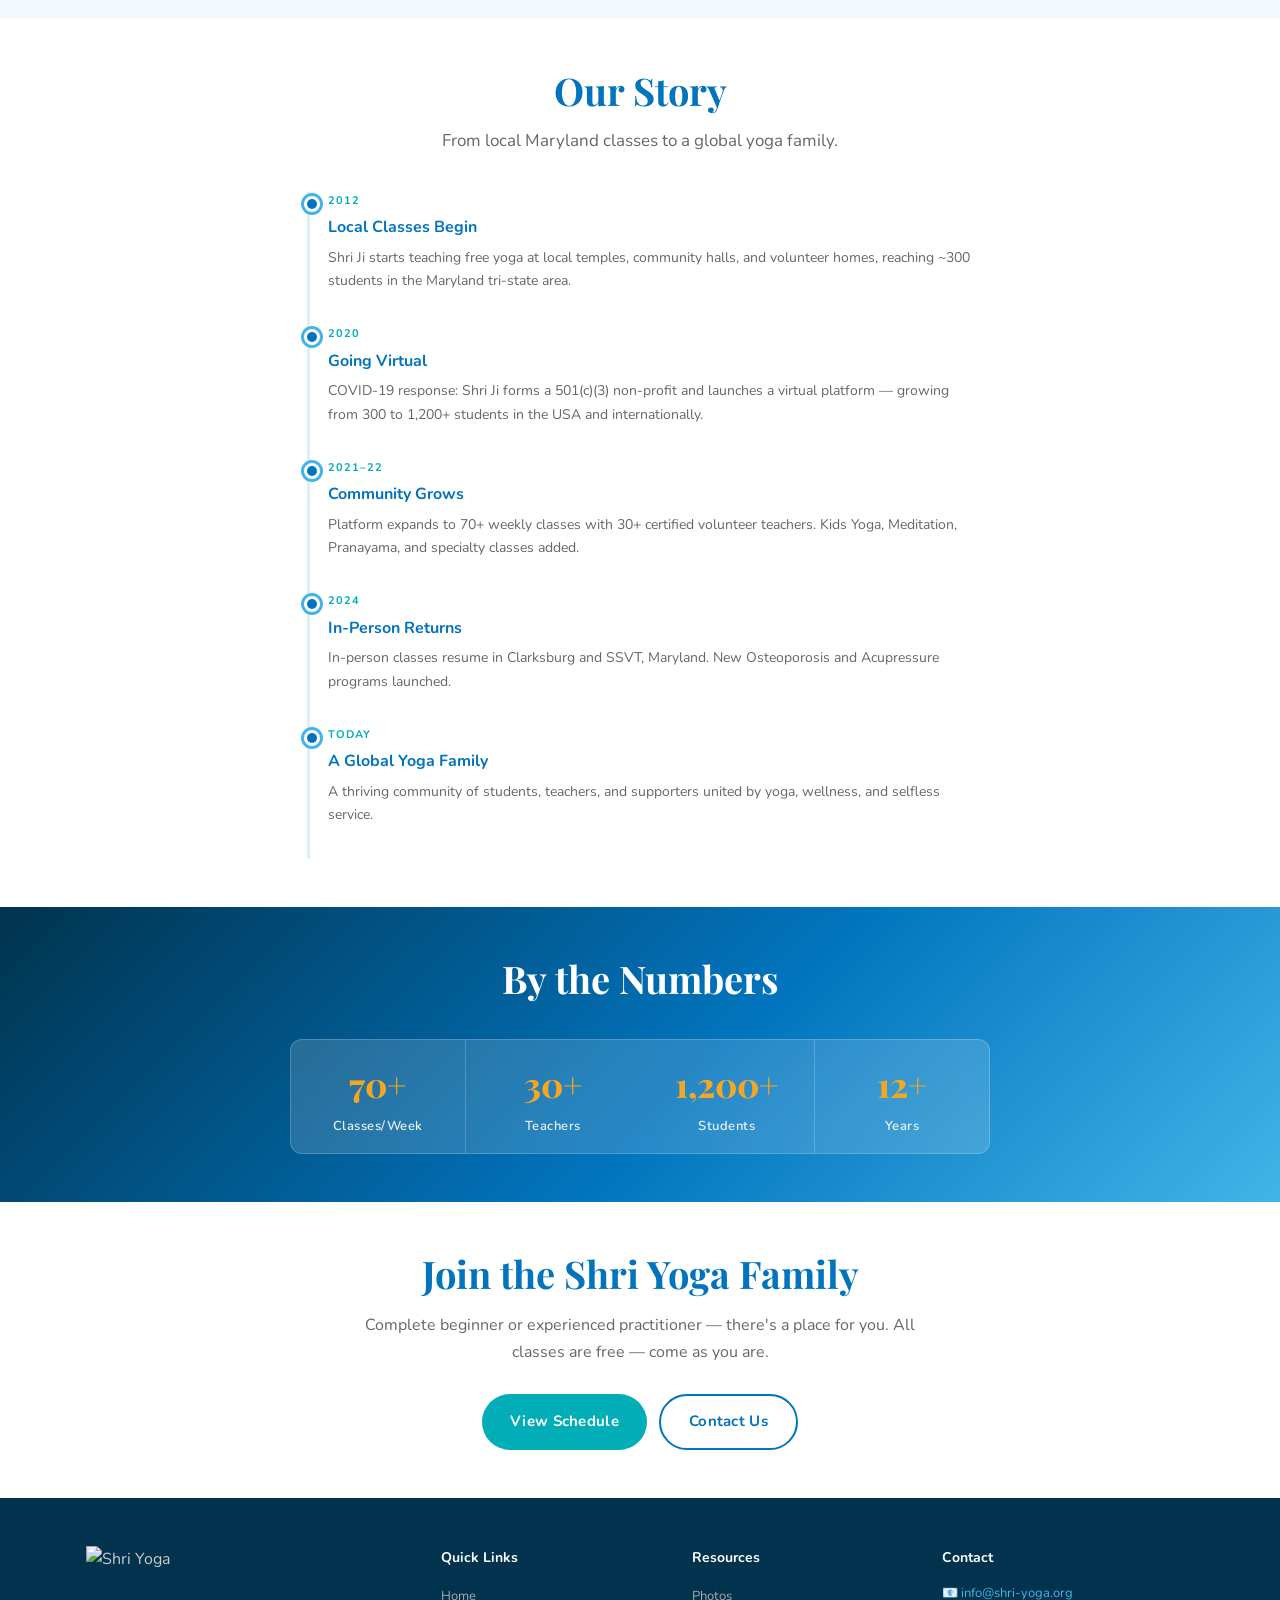
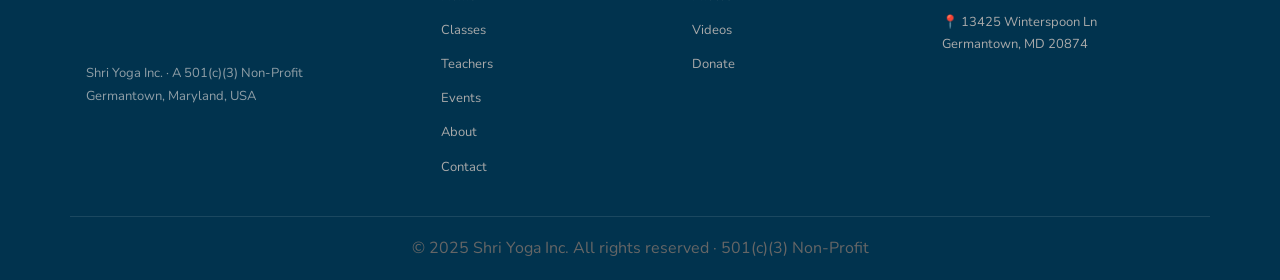
==== commit e088126f: "photo" ====
--- a/about.html
+++ b/about.html
@@ -39,7 +39,7 @@
 <section class="section bg-light"><div class="container">
   <div class="about-split">
     <div class="about-image">
-      <div class="about-image-placeholder">🧘</div>
+      <img src="ShriSabnis.png" alt="Shrikant Sabnis" style="width:100%;border-radius:12px;">
       <div class="about-badge">RYT 200 · 500+ Training Hours · 12+ Years</div>
     </div>
     <div class="about-text">
--- a/styles.css
+++ b/styles.css
@@ -83,7 +83,7 @@
    ===================== */
 .navbar{position:sticky;top:0;z-index:1000;background:#fff;box-shadow:0 2px 12px rgba(2,116,190,.12);border-bottom:3px solid var(--sky)}
 .nav-inner{display:flex;align-items:center;justify-content:space-between;height:var(--nav-h);padding:0 16px;max-width:1140px;margin:0 auto}
-.logo img{height:48px;width:auto}
+.logo img{height:var(--nav-h);width:auto}
 
 /* Hamburger button */
 .hamburger{display:flex;flex-direction:column;justify-content:space-between;width:32px;height:22px;background:none;border:none;padding:0;z-index:1100}
@@ -234,7 +234,7 @@
 .footer{background:var(--primary-xdark);color:#ccc;padding:48px 0 0}
 .footer-grid{display:grid;grid-template-columns:1fr 1fr;gap:32px 20px;padding-bottom:36px;border-bottom:1px solid rgba(255,255,255,.1)}
 @media(min-width:768px){.footer-grid{grid-template-columns:1.5fr 1fr 1fr 1.2fr;gap:40px}}
-.footer-brand img{height:52px;margin-bottom:12px}
+.footer-brand img{height:104px;width:auto;margin-bottom:12px}
 .footer-brand p{font-size:13px;line-height:1.8;opacity:.7}
 .footer-links h4,.footer-contact h4{font-size:14px;font-weight:700;color:#fff;margin-bottom:12px}
 .footer-links ul{display:flex;flex-direction:column;gap:7px}
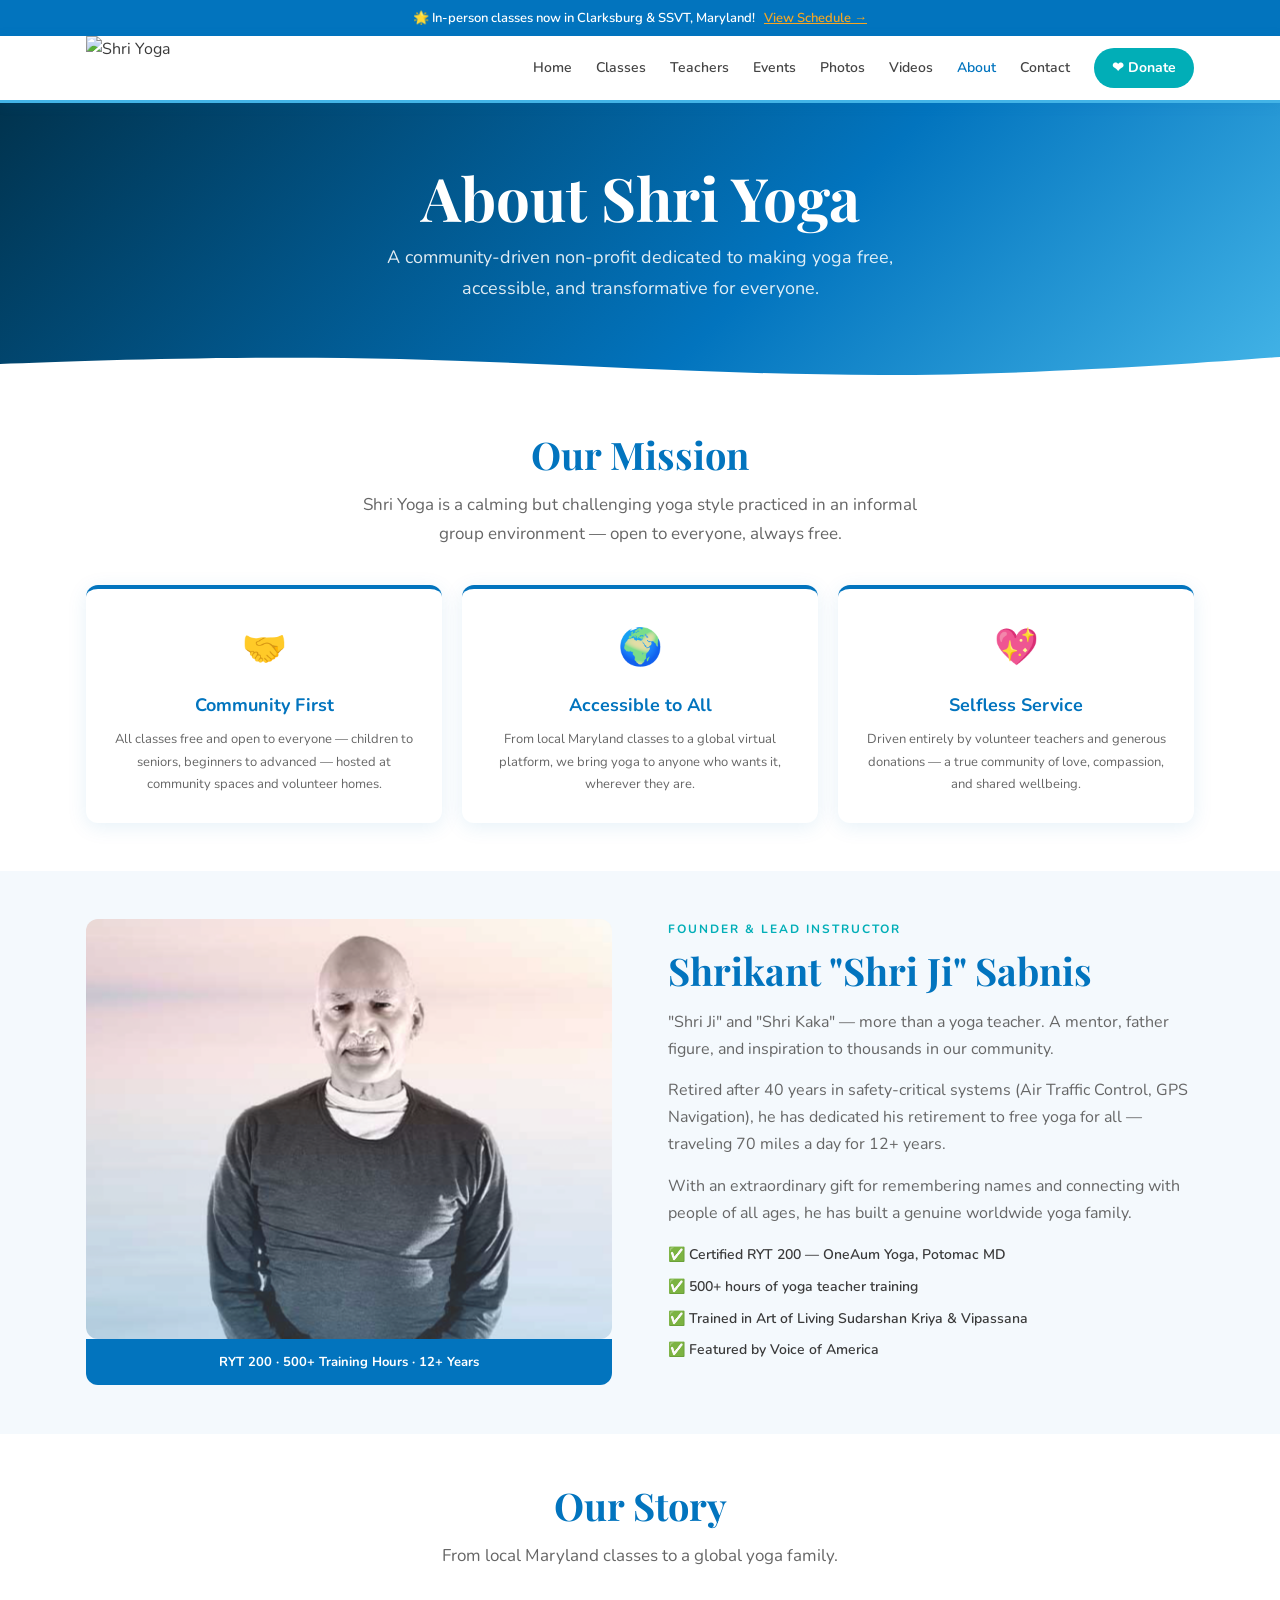
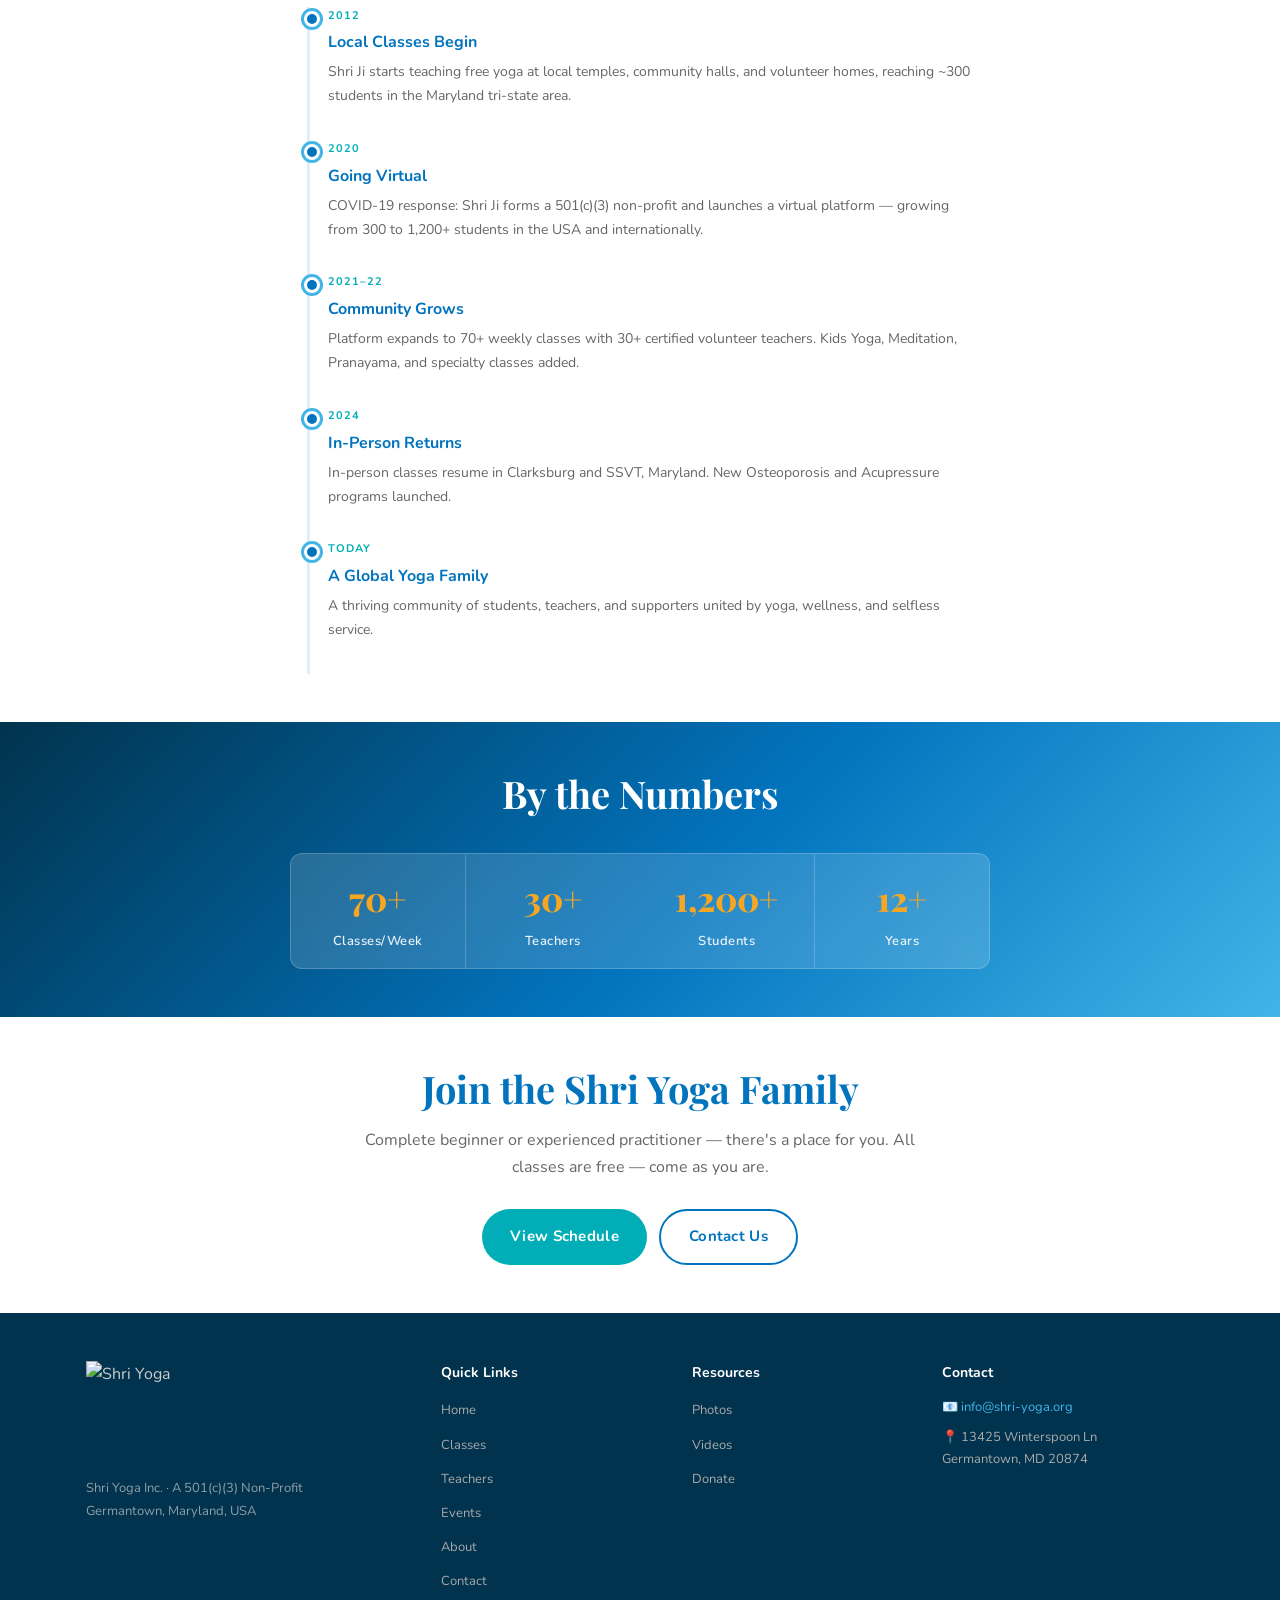
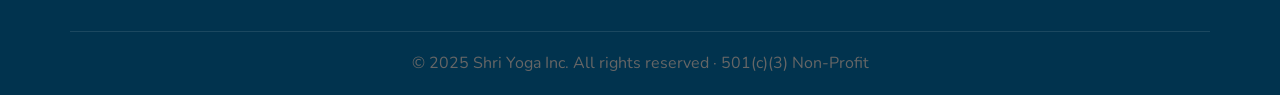
==== commit 8b7a096c: "photos" ====
--- a/about.html
+++ b/about.html
@@ -39,7 +39,7 @@
 <section class="section bg-light"><div class="container">
   <div class="about-split">
     <div class="about-image">
-      <img src="ShriSabnis.png" alt="Shrikant Sabnis" style="width:100%;border-radius:12px;">
+      <img src="ShriSabnis.png" alt="Shrikant Sabnis" style="width:100%;max-height:420px;object-fit:cover;object-position:top center;border-radius:12px;display:block;">
       <div class="about-badge">RYT 200 · 500+ Training Hours · 12+ Years</div>
     </div>
     <div class="about-text">
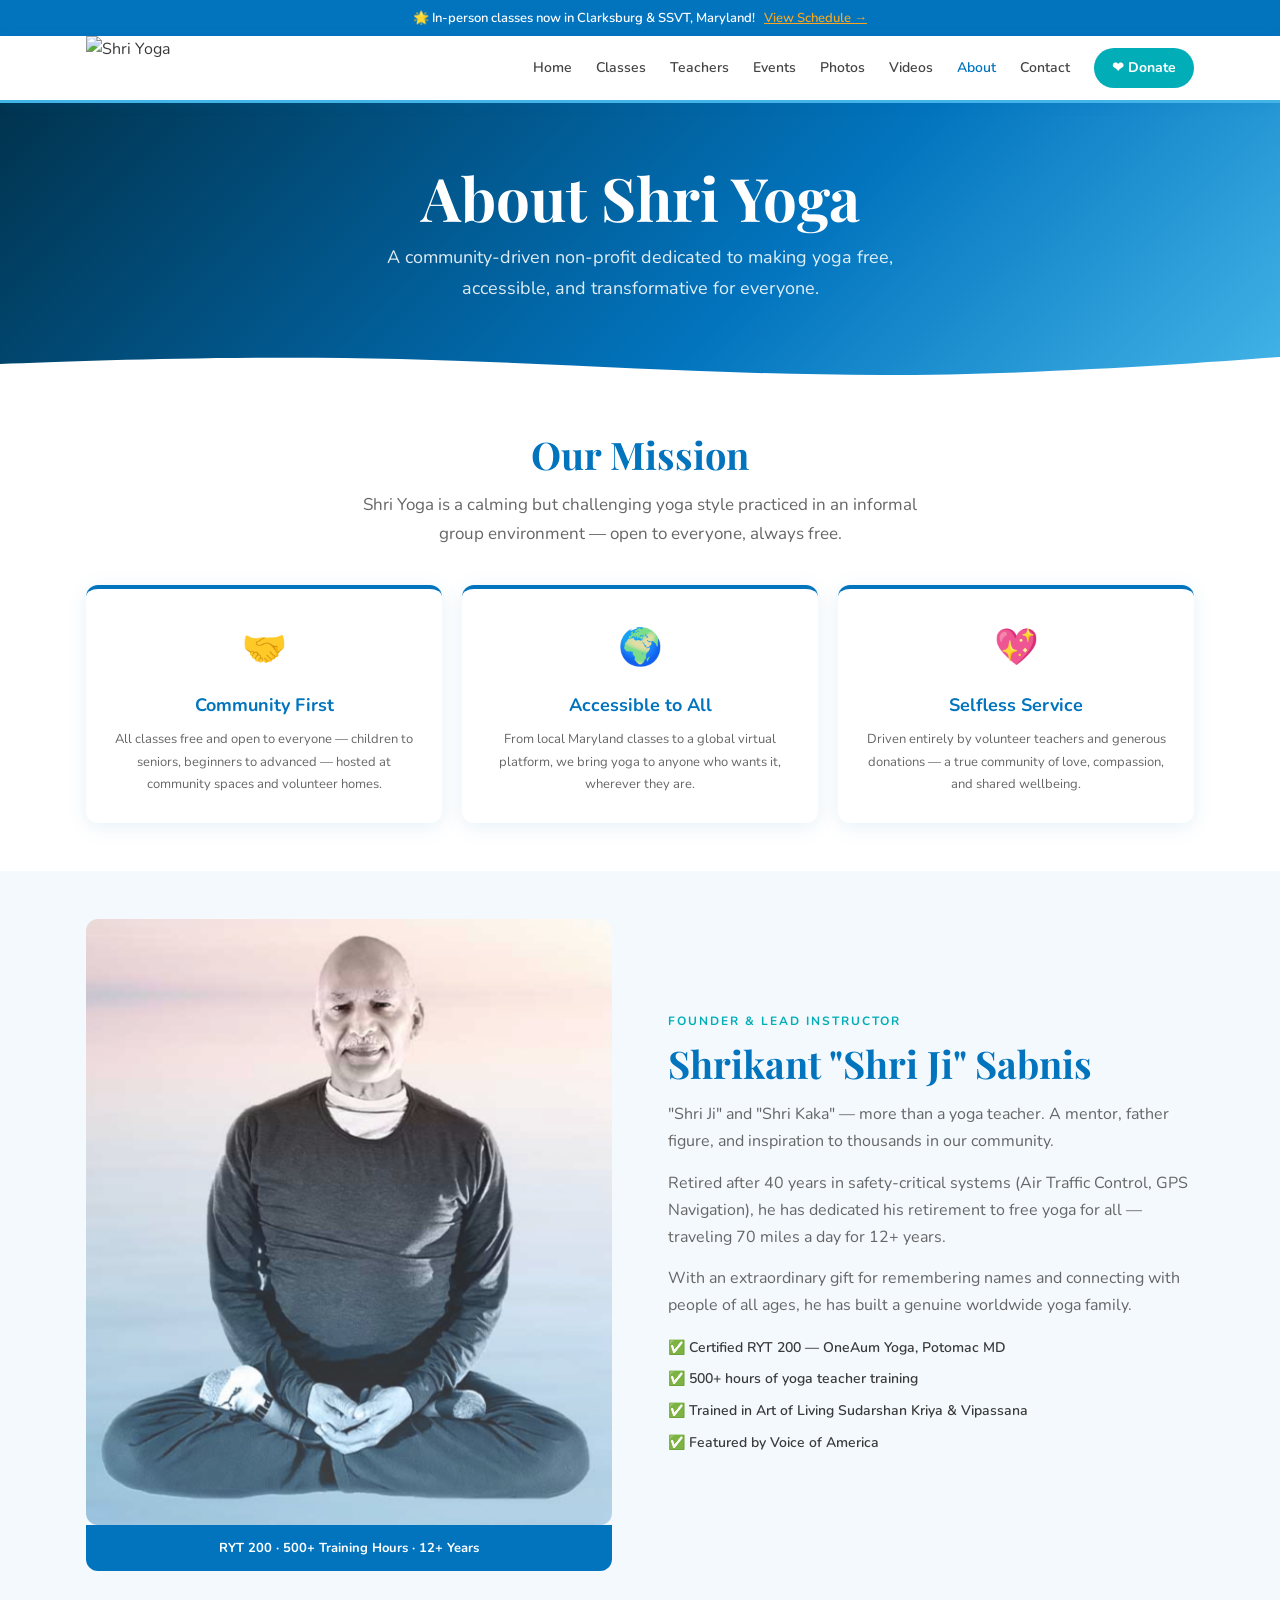
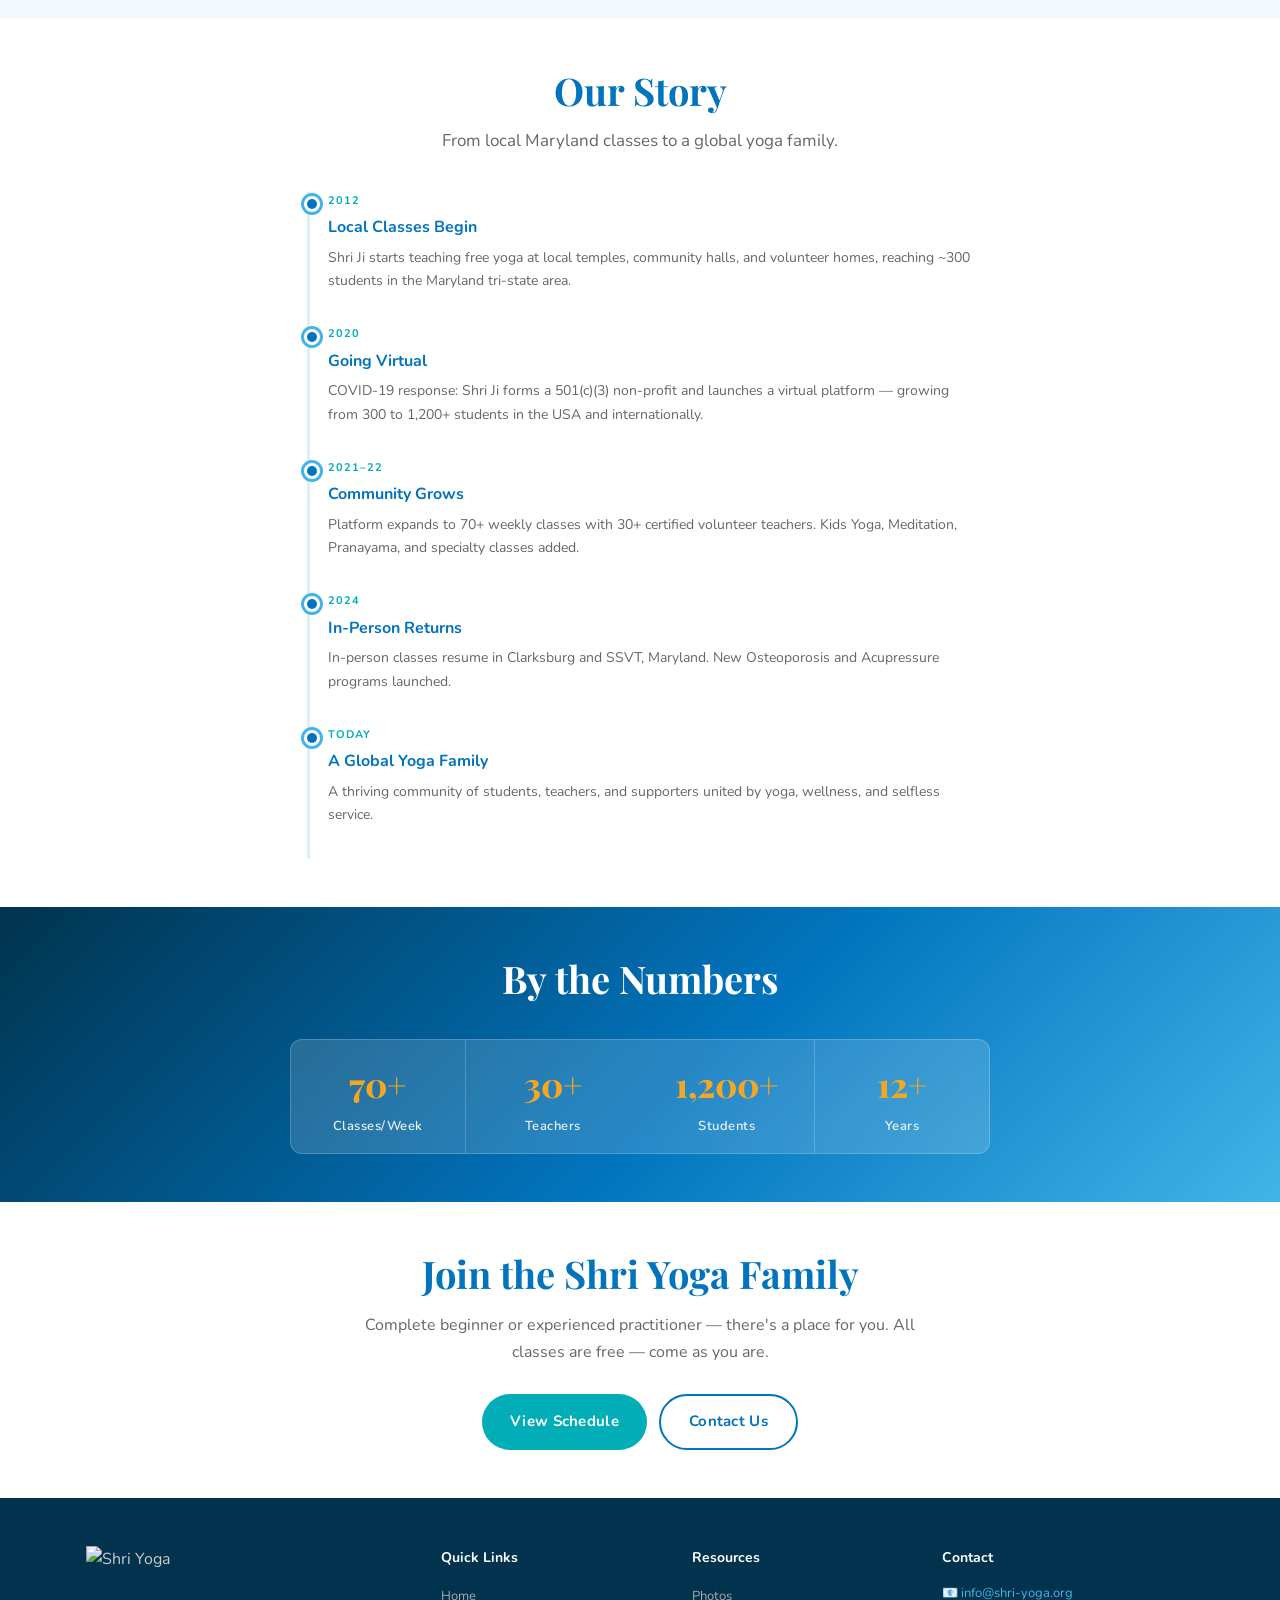
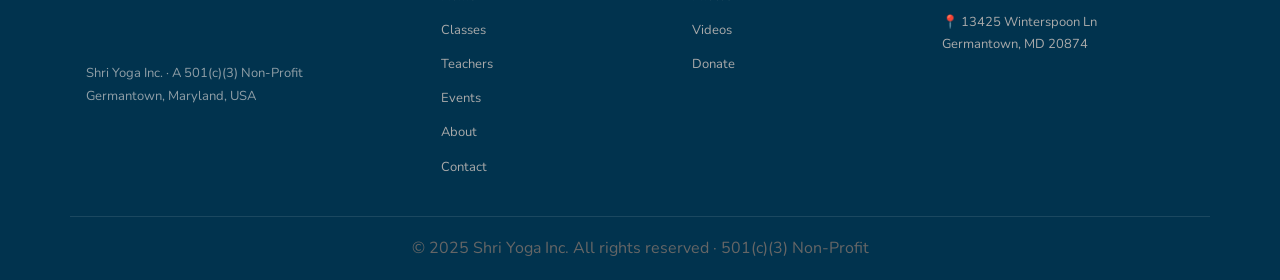
==== commit a265ee51: "photos2" ====
--- a/about.html
+++ b/about.html
@@ -39,7 +39,7 @@
 <section class="section bg-light"><div class="container">
   <div class="about-split">
     <div class="about-image">
-      <img src="ShriSabnis.png" alt="Shrikant Sabnis" style="width:100%;max-height:420px;object-fit:cover;object-position:top center;border-radius:12px;display:block;">
+      <img src="ShriSabnis.png" alt="Shrikant Sabnis" style="width:100%;height:auto;border-radius:12px;display:block;">
       <div class="about-badge">RYT 200 · 500+ Training Hours · 12+ Years</div>
     </div>
     <div class="about-text">
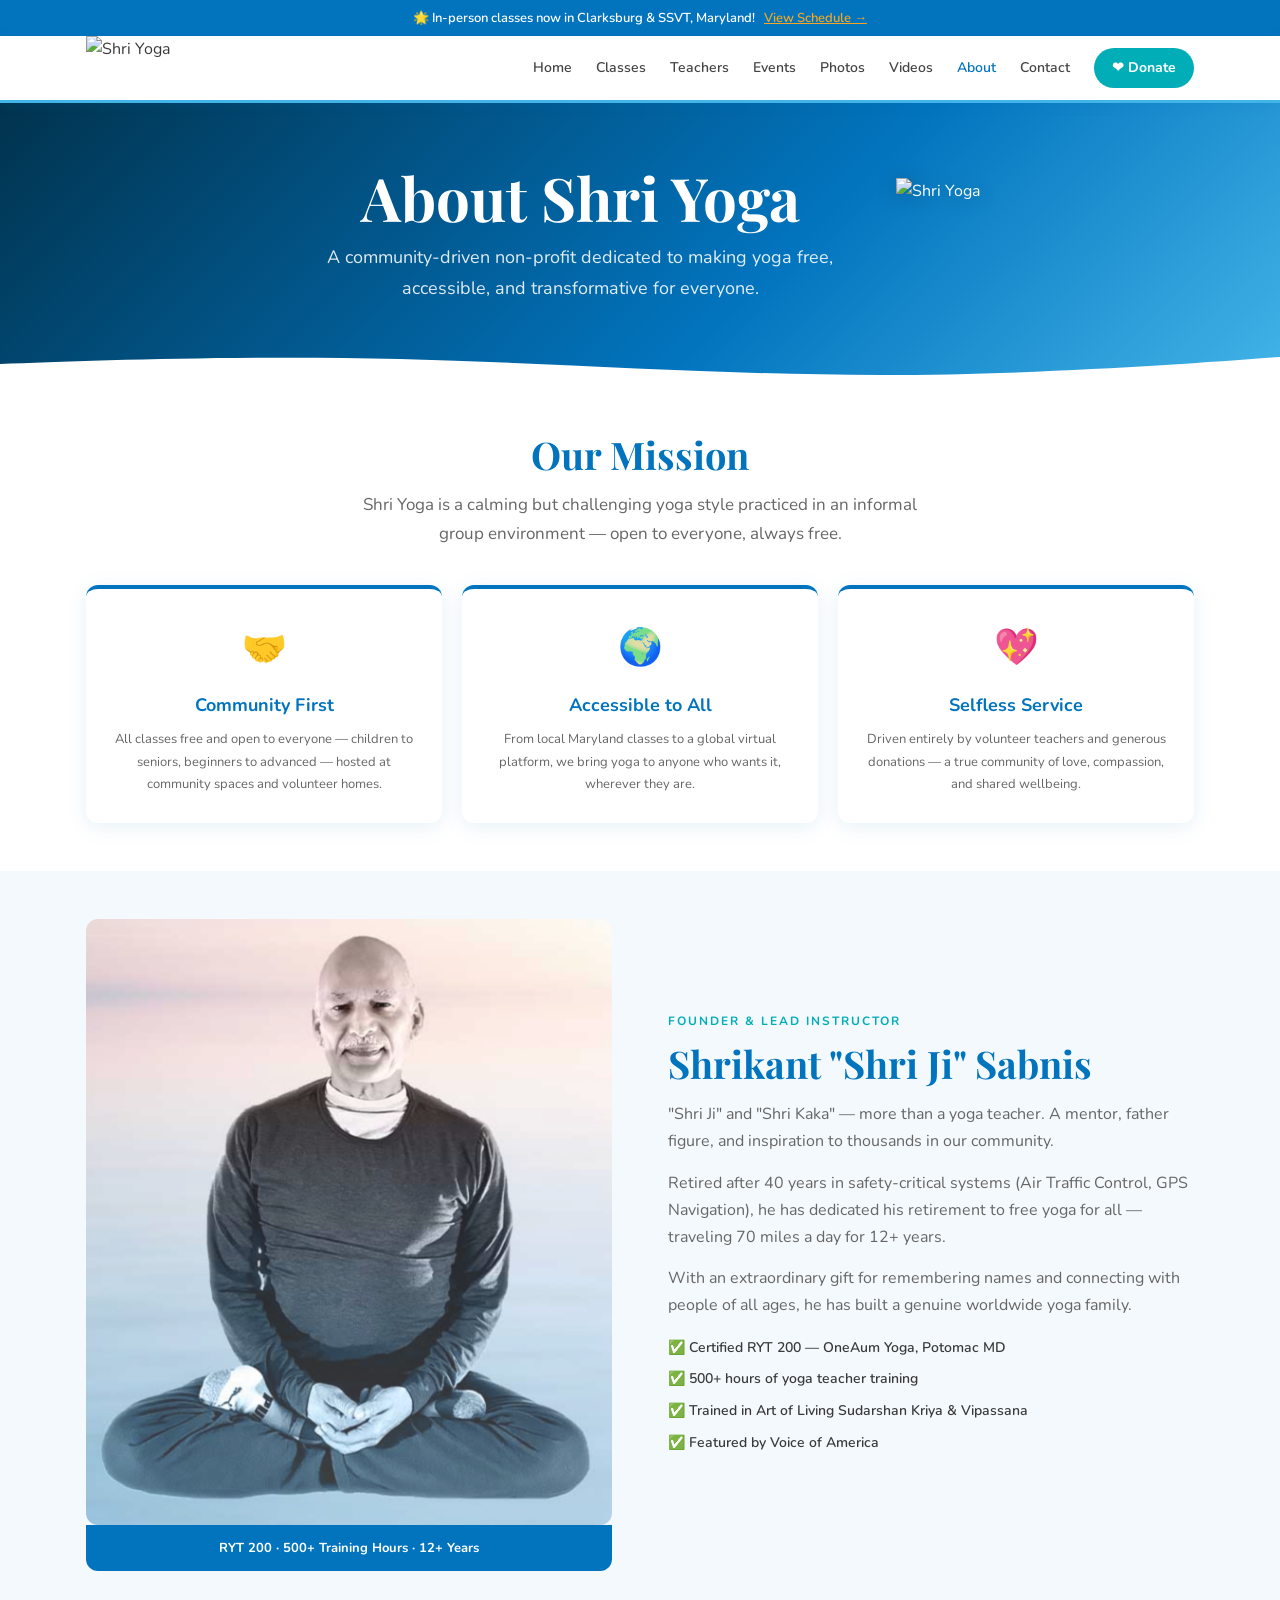
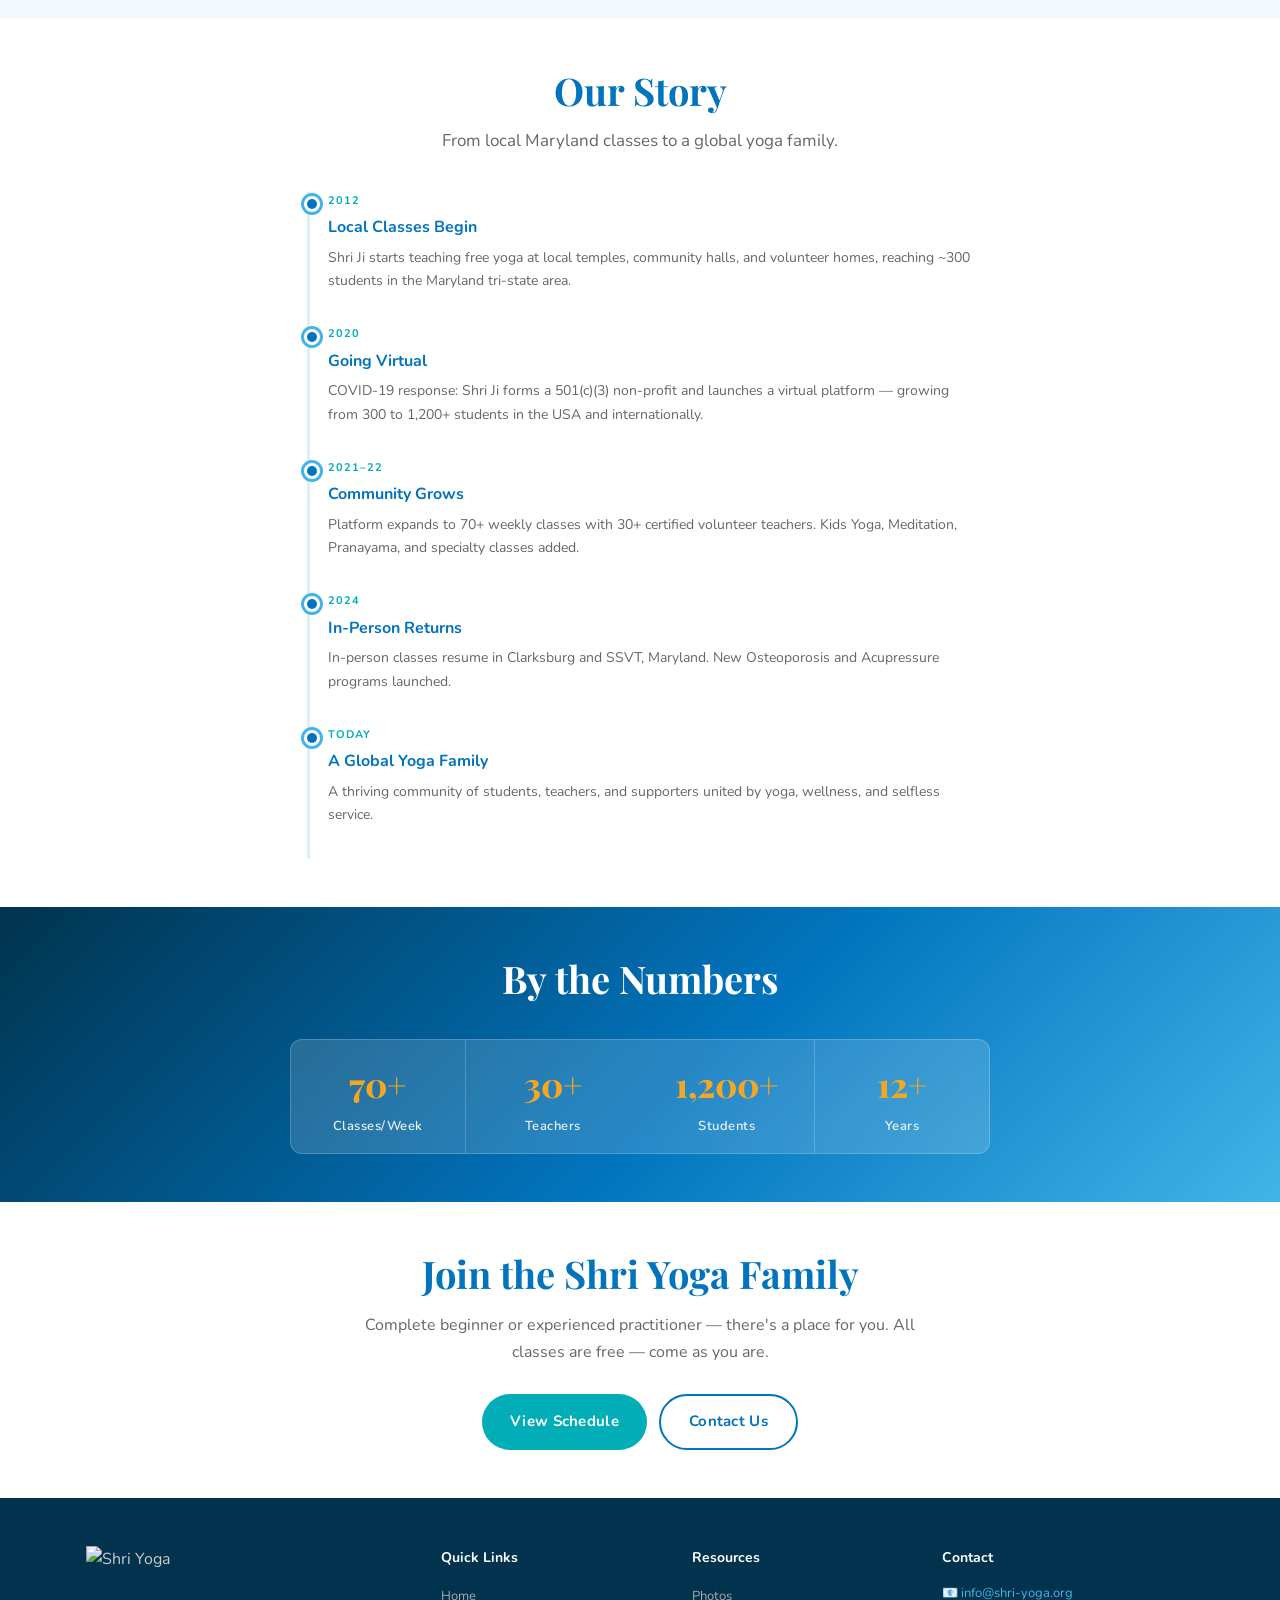
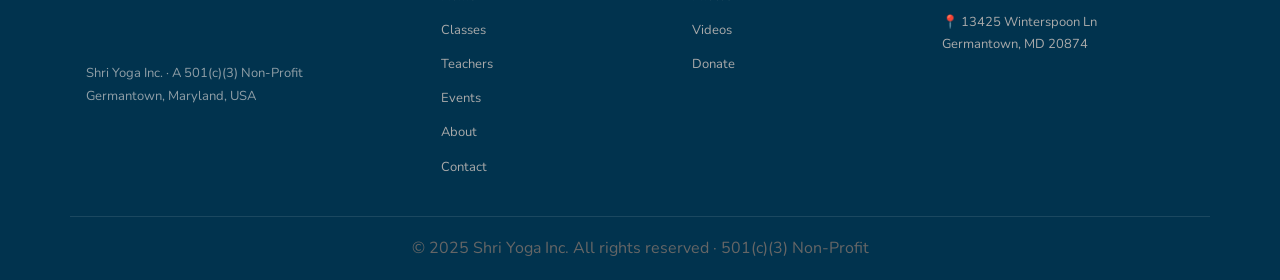
==== commit c8e8b109: "logo" ====
--- a/about.html
+++ b/about.html
@@ -27,7 +27,7 @@
     <div class="nav-overlay" id="navOverlay" onclick="closeMenu()"></div>
   </div>
 </nav>
-<div class="page-hero"><h1>About Shri Yoga</h1><p>A community-driven non-profit dedicated to making yoga free, accessible, and transformative for everyone.</p></div>
+<div class="page-hero"><div style="display:flex;align-items:center;justify-content:center;gap:36px;max-width:760px;margin:0 auto;"><div><h1>About Shri Yoga</h1><p>A community-driven non-profit dedicated to making yoga free, accessible, and transformative for everyone.</p></div><img src="https://shri-yoga.org/wp-content/uploads/2020/08/ShriYoga-Logo.webp" alt="Shri Yoga" style="height:110px;width:auto;flex-shrink:0;filter:drop-shadow(0 2px 10px rgba(0,0,0,0.22));"></div></div>
 <section class="section"><div class="container">
   <div class="section-header"><h2>Our Mission</h2><p>Shri Yoga is a calming but challenging yoga style practiced in an informal group environment — open to everyone, always free.</p></div>
   <div class="mission-grid">
